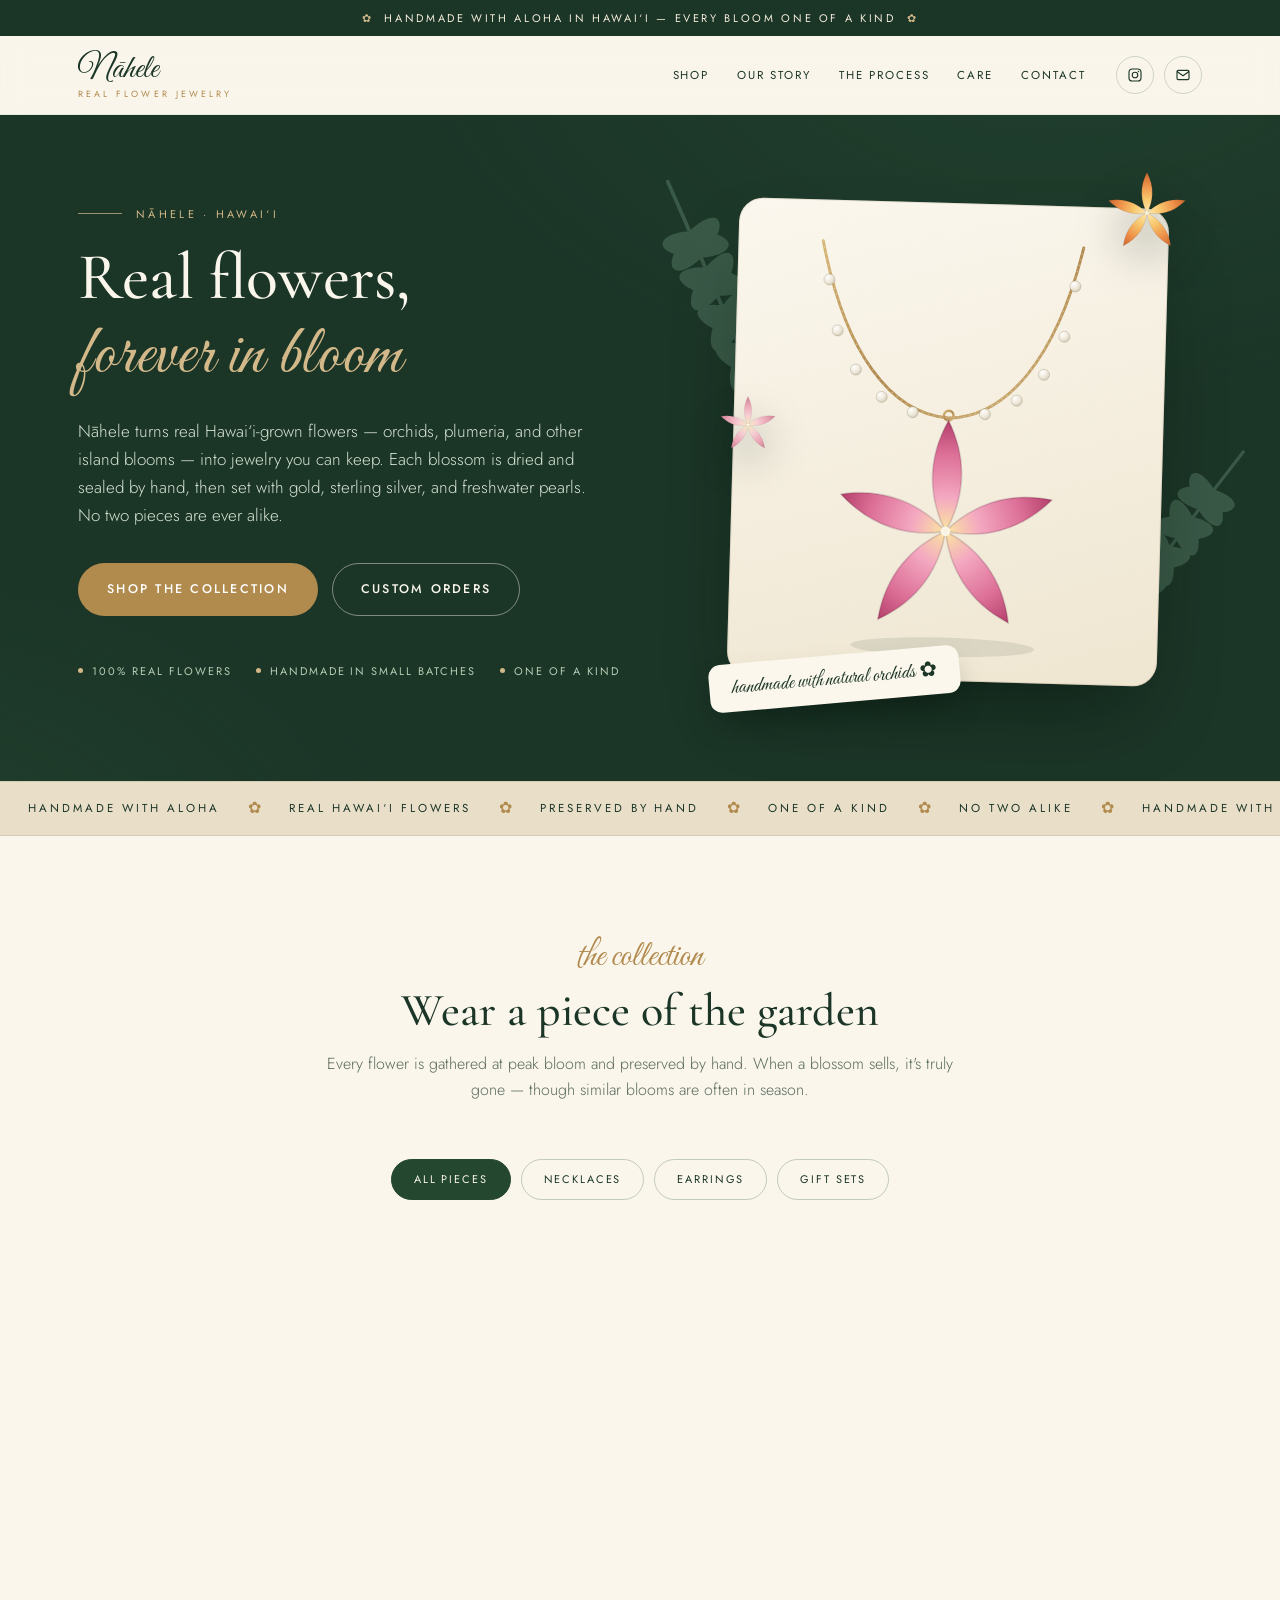
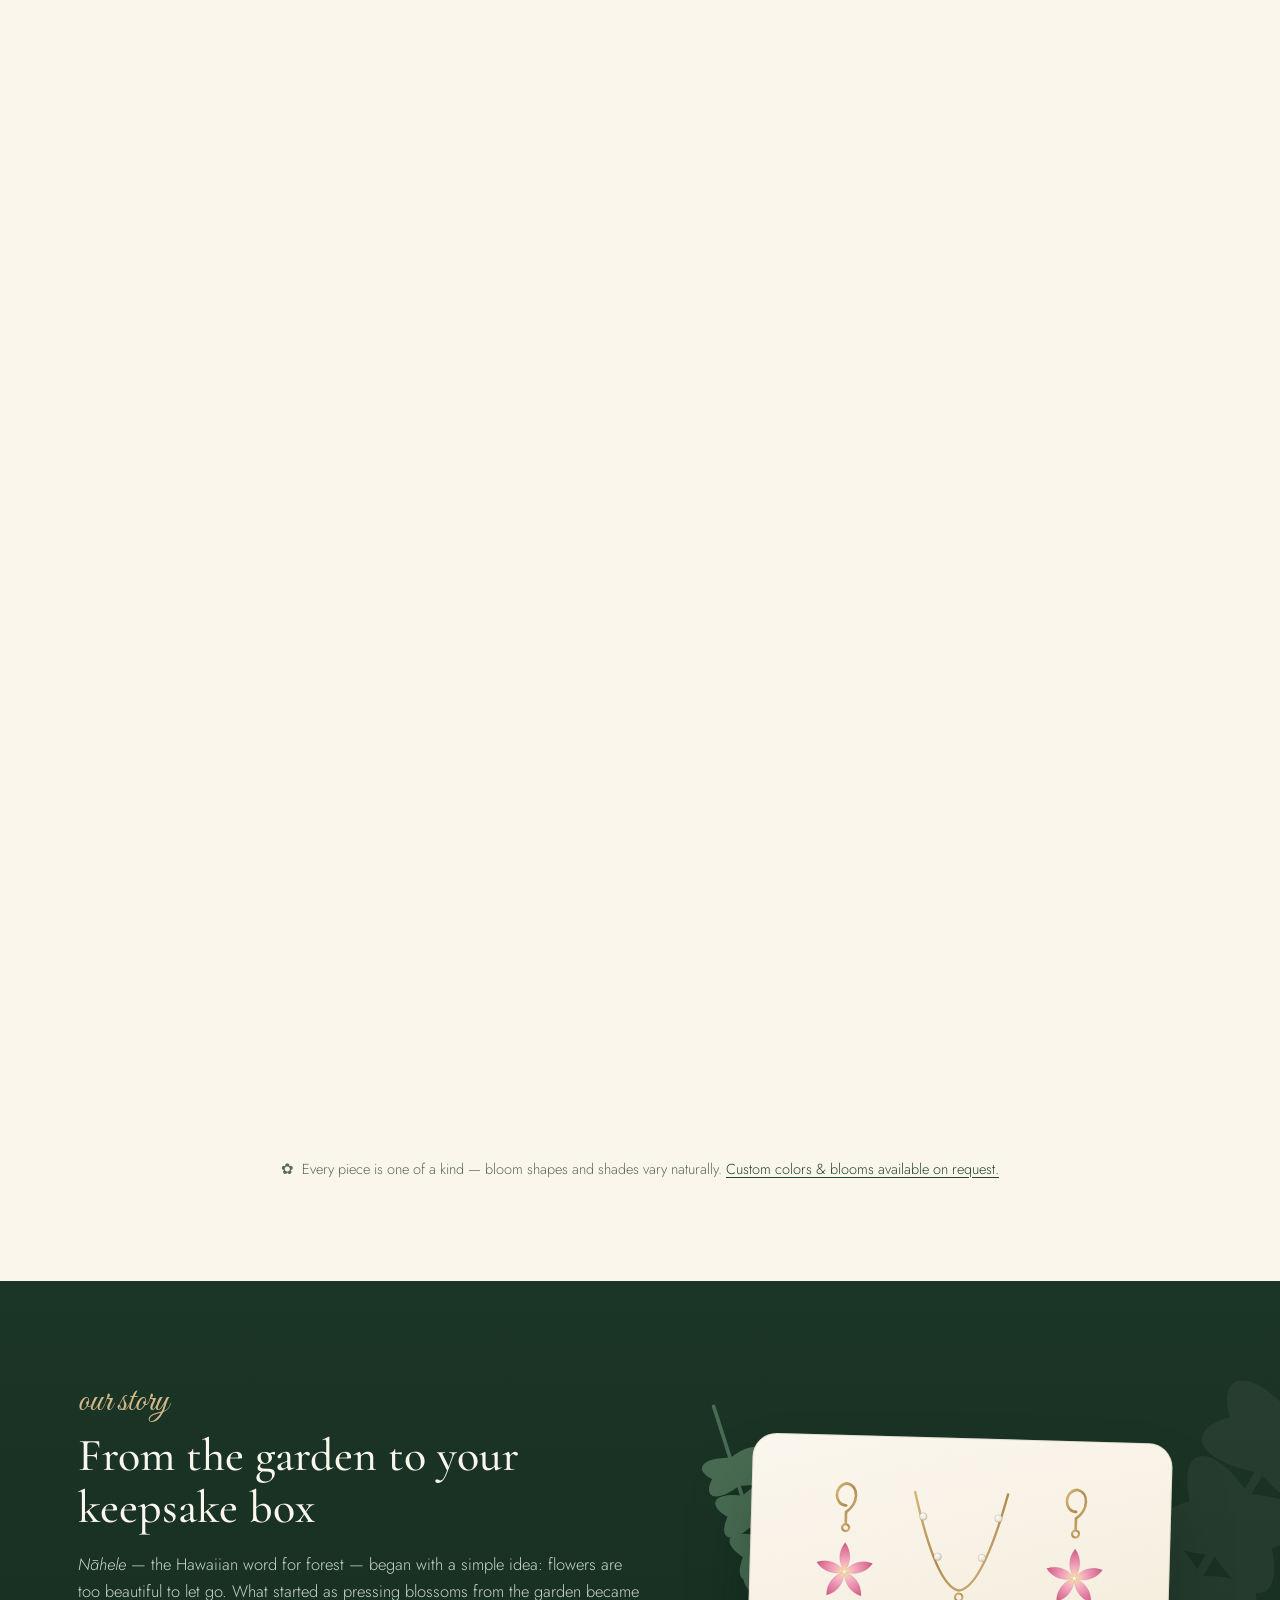
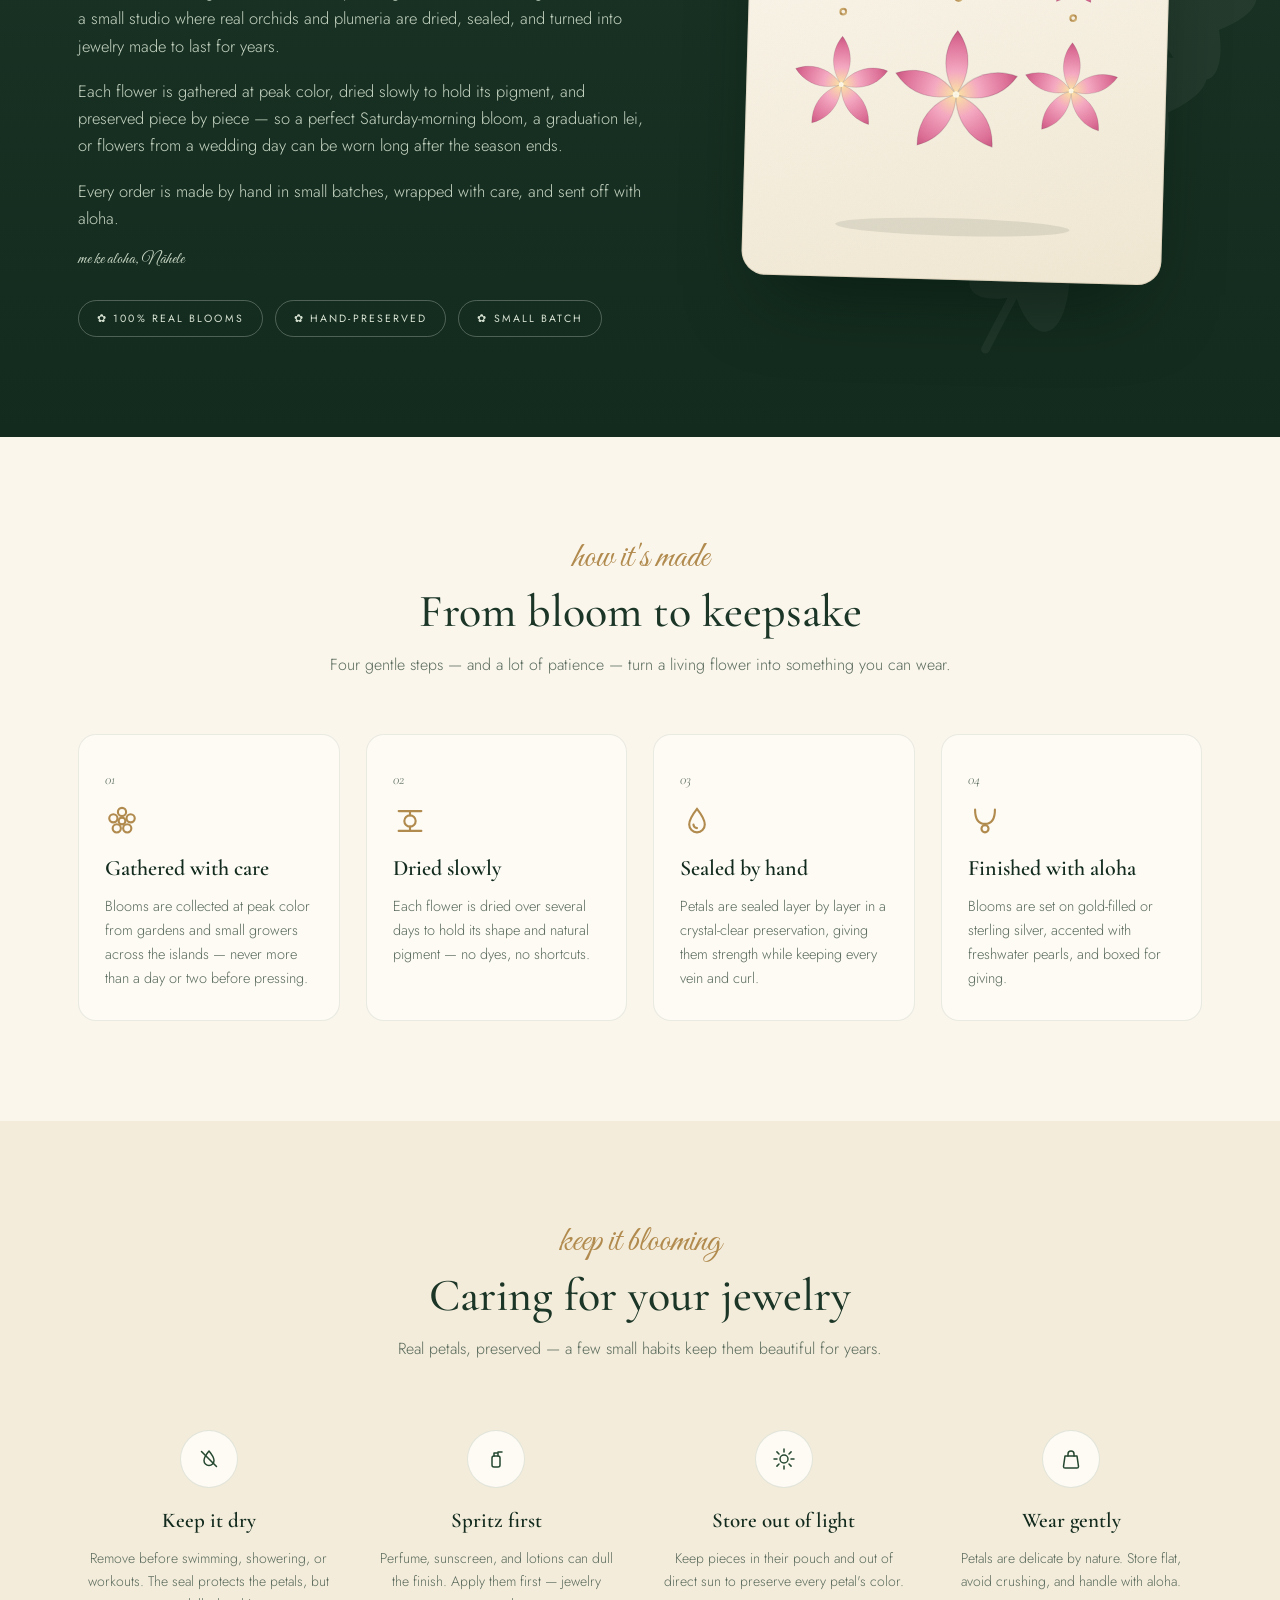
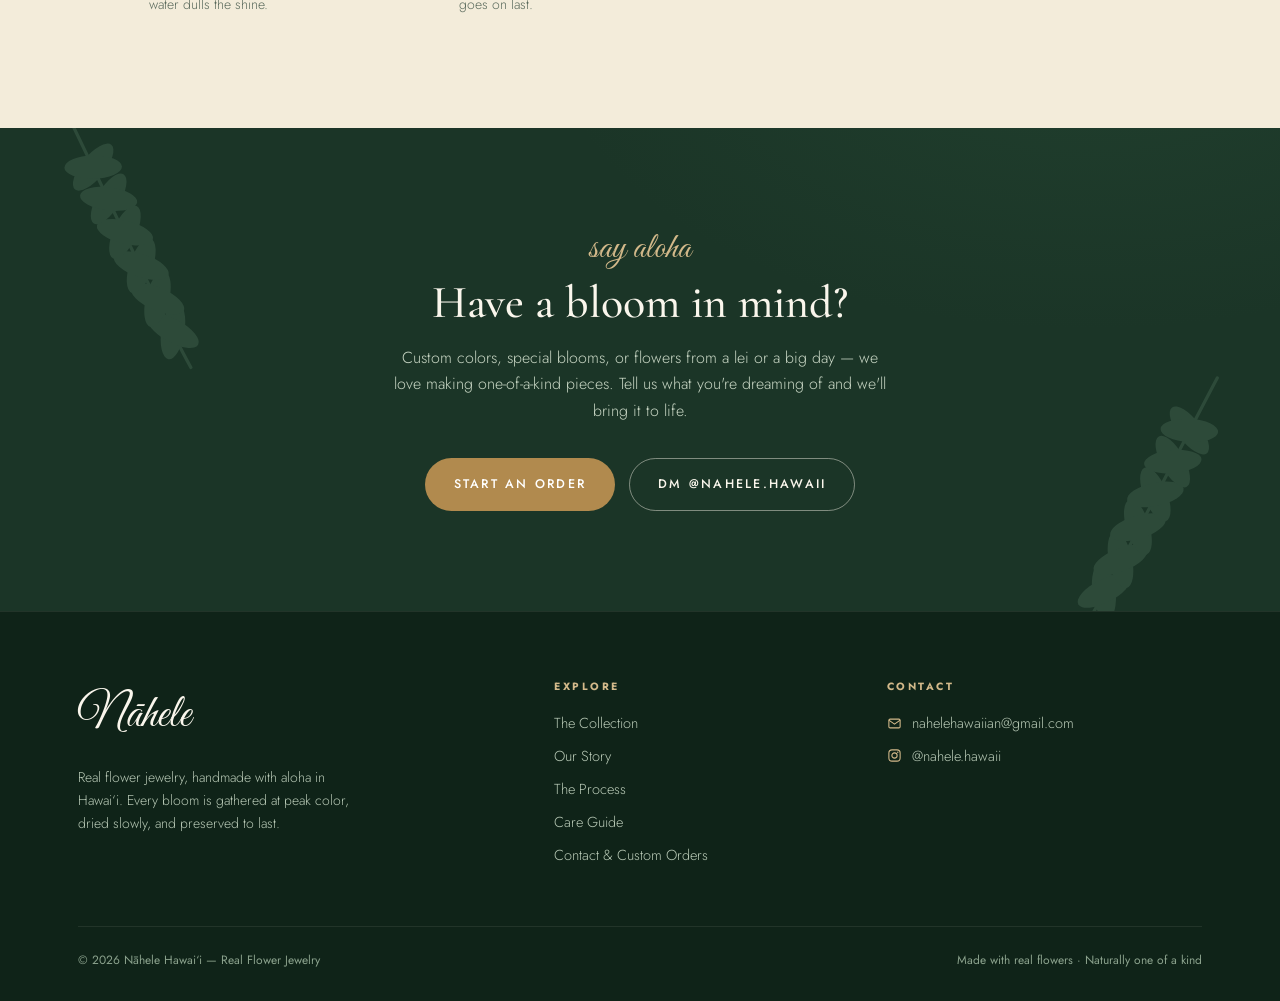
==== index.html @ ccc8e9df "Add files via upload" ====
<!DOCTYPE html>
<html lang="en">
<head>
<meta charset="UTF-8">
<meta name="viewport" content="width=device-width, initial-scale=1.0">
<title>Nāhele Hawai‘i — Real Flower Jewelry, Handmade with Aloha</title>
<meta name="description" content="Nāhele Hawai‘i turns real orchids, plumeria, and island blooms into one-of-a-kind jewelry — dried, preserved by hand, and finished with gold, silver, and freshwater pearls.">
<meta name="theme-color" content="#1b3527">
<link rel="icon" href="data:image/svg+xml,%3Csvg xmlns='http://www.w3.org/2000/svg' viewBox='0 0 100 100'%3E%3Cg fill='%232f5a3e'%3E%3Ccircle cx='50' cy='29' r='17'/%3E%3Ccircle cx='70' cy='44' r='17'/%3E%3Ccircle cx='62' cy='67' r='17'/%3E%3Ccircle cx='38' cy='67' r='17'/%3E%3Ccircle cx='30' cy='44' r='17'/%3E%3C/g%3E%3Ccircle cx='50' cy='50' r='10' fill='%23e0b05e'/%3E%3C/svg%3E">
<link rel="preconnect" href="https://fonts.googleapis.com">
<link rel="preconnect" href="https://fonts.gstatic.com" crossorigin>
<link href="https://fonts.googleapis.com/css2?family=Cormorant+Garamond:ital,wght@0,400;0,500;0,600;1,400;1,500&family=Great+Vibes&family=Jost:ital,wght@0,300;0,400;0,500;1,300&display=swap" rel="stylesheet">
<link rel="stylesheet" href="styles.css">
</head>
<body>
<a class="skip" href="#shop">Skip to collection</a>

<!-- Shared SVG gradients (pearls, gold chain, flower palettes) -->
<svg width="0" height="0" style="position:absolute" aria-hidden="true" focusable="false">
  <defs>
    <radialGradient id="g-pink" gradientUnits="userSpaceOnUse" cx="0" cy="0" r="95">
      <stop offset="0%" stop-color="#fbe7a1"/><stop offset="30%" stop-color="#f5a9c2"/><stop offset="68%" stop-color="#dd6f97"/><stop offset="100%" stop-color="#b03a66"/>
    </radialGradient>
    <radialGradient id="g-sunset" gradientUnits="userSpaceOnUse" cx="0" cy="0" r="95">
      <stop offset="0%" stop-color="#fceab2"/><stop offset="32%" stop-color="#f8c96e"/><stop offset="70%" stop-color="#ec8b45"/><stop offset="100%" stop-color="#c4632c"/>
    </radialGradient>
    <radialGradient id="g-blush" gradientUnits="userSpaceOnUse" cx="0" cy="0" r="95">
      <stop offset="0%" stop-color="#f9ecc0"/><stop offset="34%" stop-color="#f7cdd4"/><stop offset="70%" stop-color="#e8a3b2"/><stop offset="100%" stop-color="#c97e92"/>
    </radialGradient>
    <radialGradient id="g-violet" gradientUnits="userSpaceOnUse" cx="0" cy="0" r="100">
      <stop offset="0%" stop-color="#e6cff0"/><stop offset="42%" stop-color="#b78cd4"/><stop offset="74%" stop-color="#7f57a6"/><stop offset="100%" stop-color="#523078"/>
    </radialGradient>
    <radialGradient id="g-eggplant" gradientUnits="userSpaceOnUse" cx="0" cy="0" r="100">
      <stop offset="0%" stop-color="#d9c6dc"/><stop offset="40%" stop-color="#9a6fa2"/><stop offset="74%" stop-color="#5e3c6c"/><stop offset="100%" stop-color="#372142"/>
    </radialGradient>
    <radialGradient id="g-berry" gradientUnits="userSpaceOnUse" cx="0" cy="0" r="90">
      <stop offset="0%" stop-color="#f4d6dd"/><stop offset="36%" stop-color="#d77190"/><stop offset="72%" stop-color="#ad4066"/><stop offset="100%" stop-color="#7c2545"/>
    </radialGradient>
    <radialGradient id="g-magenta" gradientUnits="userSpaceOnUse" cx="0" cy="0" r="90">
      <stop offset="0%" stop-color="#f8cfda"/><stop offset="36%" stop-color="#e57fa2"/><stop offset="72%" stop-color="#c04a76"/><stop offset="100%" stop-color="#8c2b54"/>
    </radialGradient>
    <radialGradient id="g-pearl" cx="35%" cy="30%" r="80%">
      <stop offset="0%" stop-color="#ffffff"/><stop offset="55%" stop-color="#efe9db"/><stop offset="100%" stop-color="#cfc6b0"/>
    </radialGradient>
    <linearGradient id="g-gold" x1="0" y1="0" x2="1" y2="1">
      <stop offset="0%" stop-color="#d8b878"/><stop offset="50%" stop-color="#b28a4e"/><stop offset="100%" stop-color="#d9bd85"/>
    </linearGradient>
  </defs>
</svg>

<div class="announce"><i>✿</i>&nbsp;&nbsp;Handmade with aloha in Hawai‘i — every bloom one of a kind&nbsp;&nbsp;<i>✿</i></div>

<header class="site-header" id="header">
  <div class="container nav">
    <a class="brand" href="index.html" aria-label="Nāhele Hawai‘i — home">
      <span class="brand-script">Nāhele</span>
      <span class="brand-sub">Real Flower Jewelry</span>
    </a>
    <nav class="nav-links" aria-label="Primary">
      <a href="#shop">Shop</a>
      <a href="#story">Our Story</a>
      <a href="#process">The Process</a>
      <a href="#care">Care</a>
      <a href="contact.html">Contact</a>
    </nav>
    <div class="nav-social">
      <a class="icon-link" href="https://www.instagram.com/nahele.hawaii" target="_blank" rel="noopener" aria-label="Instagram">
        <svg viewBox="0 0 24 24" fill="none" stroke="currentColor" stroke-width="1.7" stroke-linecap="round"><rect x="3" y="3" width="18" height="18" rx="5"/><circle cx="12" cy="12" r="4.2"/><circle cx="17.2" cy="6.8" r="1.1" fill="currentColor" stroke="none"/></svg>
      </a>
      <a class="icon-link" href="mailto:nahelehawaiian@gmail.com" aria-label="Email">
        <svg viewBox="0 0 24 24" fill="none" stroke="currentColor" stroke-width="1.7" stroke-linecap="round" stroke-linejoin="round"><rect x="3" y="5" width="18" height="14" rx="2"/><path d="m3.5 7 8.5 6 8.5-6"/></svg>
      </a>
    </div>
    <button class="burger" id="burger" aria-label="Menu" aria-expanded="false" aria-controls="mobilePanel"><span></span><span></span><span></span></button>
  </div>
  <nav class="mobile-panel" id="mobilePanel" aria-label="Mobile">
    <a href="#shop">Shop</a>
    <a href="#story">Our Story</a>
    <a href="#process">The Process</a>
    <a href="#care">Care</a>
    <a href="contact.html">Contact</a>
  </nav>
</header>

<main id="top">

  <!-- ================= HERO ================= -->
  <section class="hero">
    <div class="container">
      <div>
        <p class="hero-eyebrow">Nāhele · Hawai‘i</p>
        <h1>Real flowers,<br><em>forever in bloom</em></h1>
        <p class="lead">Nāhele turns real Hawai‘i-grown flowers — orchids, plumeria, and other island blooms — into jewelry you can keep. Each blossom is dried and sealed by hand, then set with gold, sterling silver, and freshwater pearls. No two pieces are ever alike.</p>
        <div class="hero-ctas">
          <a class="btn btn-gold" href="#shop">Shop the Collection</a>
          <a class="btn btn-light" href="contact.html">Custom Orders</a>
        </div>
        <div class="hero-chips">
          <span><i></i>100% real flowers</span>
          <span><i></i>Handmade in small batches</span>
          <span><i></i>One of a kind</span>
        </div>
      </div>
      <div class="hero-art">
        <div class="deco deco-l" aria-hidden="true"></div>
        <div class="deco deco-r" aria-hidden="true"></div>
        <div class="pad"><div id="heroArt" aria-hidden="true"></div></div>
        <div class="float-bloom fb-1" id="fb1" aria-hidden="true"></div>
        <div class="float-bloom fb-2" id="fb2" aria-hidden="true"></div>
        <p class="booth-chip">handmade with natural orchids&nbsp;✿</p>
      </div>
    </div>
  </section>

  <div class="marquee" aria-hidden="true">
    <div class="marquee-track">
      <span>Handmade with aloha</span><i>✿</i><span>Real Hawai‘i flowers</span><i>✿</i><span>Preserved by hand</span><i>✿</i><span>One of a kind</span><i>✿</i><span>No two alike</span><i>✿</i>
      <span>Handmade with aloha</span><i>✿</i><span>Real Hawai‘i flowers</span><i>✿</i><span>Preserved by hand</span><i>✿</i><span>One of a kind</span><i>✿</i><span>No two alike</span><i>✿</i>
    </div>
  </div>

  <!-- ================= SHOP ================= -->
  <section id="shop">
    <div class="container">
      <div class="sec-head reveal">
        <span class="eyebrow">the collection</span>
        <h2>Wear a piece of the garden</h2>
        <p>Every flower is gathered at peak bloom and preserved by hand. When a blossom sells, it's truly gone — though similar blooms are often in season.</p>
      </div>
      <div class="filters reveal" role="group" aria-label="Filter products">
        <button class="active" data-filter="all">All Pieces</button>
        <button data-filter="necklace">Necklaces</button>
        <button data-filter="earrings">Earrings</button>
        <button data-filter="set">Gift Sets</button>
      </div>
      <div class="grid" id="grid"><!-- products rendered by script --></div>
      <p class="shop-note reveal">✿ &nbsp;Every piece is one of a kind — bloom shapes and shades vary naturally. <a href="contact.html">Custom colors &amp; blooms available on request.</a></p>
    </div>
  </section>

  <!-- ================= STORY ================= -->
  <section id="story">
    <div class="story-deco deco" aria-hidden="true" id="storyDeco"></div>
    <div class="container story-grid">
      <div class="story-text reveal">
        <span class="eyebrow">our story</span>
        <h2>From the garden to your keepsake box</h2>
        <p><em>Nāhele</em> — the Hawaiian word for forest — began with a simple idea: flowers are too beautiful to let go. What started as pressing blossoms from the garden became a small studio where real orchids and plumeria are dried, sealed, and turned into jewelry made to last for years.</p>
        <p>Each flower is gathered at peak color, dried slowly to hold its pigment, and preserved piece by piece — so a perfect Saturday-morning bloom, a graduation lei, or flowers from a wedding day can be worn long after the season ends.</p>
        <p>Every order is made by hand in small batches, wrapped with care, and sent off with aloha.</p>
        <p class="story-sign">me ke aloha, Nāhele</p>
        <div class="story-chips">
          <span>✿ 100% real blooms</span>
          <span>✿ Hand-preserved</span>
          <span>✿ Small batch</span>
        </div>
      </div>
      <div class="story-art reveal d1">
        <div class="story-branch" aria-hidden="true" id="storyBranch"></div>
        <div class="pad"><div id="storyArt" aria-hidden="true"></div></div>
      </div>
    </div>
  </section>

  <!-- ================= PROCESS ================= -->
  <section id="process">
    <div class="container">
      <div class="sec-head reveal">
        <span class="eyebrow">how it's made</span>
        <h2>From bloom to keepsake</h2>
        <p>Four gentle steps — and a lot of patience — turn a living flower into something you can wear.</p>
      </div>
      <div class="steps">
        <div class="step reveal">
          <p class="step-num">01</p>
          <svg class="ic" viewBox="0 0 24 24" fill="none" stroke="currentColor" stroke-width="1.5" stroke-linecap="round" aria-hidden="true"><circle cx="12" cy="12" r="2.4"/><circle cx="12" cy="5.6" r="2.9"/><circle cx="18.1" cy="10.1" r="2.9"/><circle cx="15.7" cy="17.2" r="2.9"/><circle cx="8.3" cy="17.2" r="2.9"/><circle cx="5.9" cy="10.1" r="2.9"/></svg>
          <h3>Gathered with care</h3>
          <p>Blooms are collected at peak color from gardens and small growers across the islands — never more than a day or two before pressing.</p>
        </div>
        <div class="step reveal d1">
          <p class="step-num">02</p>
          <svg class="ic" viewBox="0 0 24 24" fill="none" stroke="currentColor" stroke-width="1.5" stroke-linecap="round" aria-hidden="true"><path d="M4 5h16M4 19h16"/><circle cx="12" cy="12" r="4"/><path d="M12 8V5M12 19v-3"/></svg>
          <h3>Dried slowly</h3>
          <p>Each flower is dried over several days to hold its shape and natural pigment — no dyes, no shortcuts.</p>
        </div>
        <div class="step reveal d2">
          <p class="step-num">03</p>
          <svg class="ic" viewBox="0 0 24 24" fill="none" stroke="currentColor" stroke-width="1.5" stroke-linecap="round" aria-hidden="true"><path d="M12 3.5C12 3.5 6.5 10.5 6.5 14.5a5.5 5.5 0 0 0 11 0C17.5 10.5 12 3.5 12 3.5Z"/><path d="M9.5 14.5a2.5 2.5 0 0 0 2.5 2.5"/></svg>
          <h3>Sealed by hand</h3>
          <p>Petals are sealed layer by layer in a crystal-clear preservation, giving them strength while keeping every vein and curl.</p>
        </div>
        <div class="step reveal d3">
          <p class="step-num">04</p>
          <svg class="ic" viewBox="0 0 24 24" fill="none" stroke="currentColor" stroke-width="1.5" stroke-linecap="round" aria-hidden="true"><path d="M5 4c0 7 3 10 7 10s7-3 7-10"/><circle cx="12" cy="17.5" r="2.5"/></svg>
          <h3>Finished with aloha</h3>
          <p>Blooms are set on gold-filled or sterling silver, accented with freshwater pearls, and boxed for giving.</p>
        </div>
      </div>
    </div>
  </section>

  <!-- ================= CARE ================= -->
  <section id="care">
    <div class="container">
      <div class="sec-head reveal">
        <span class="eyebrow">keep it blooming</span>
        <h2>Caring for your jewelry</h2>
        <p>Real petals, preserved — a few small habits keep them beautiful for years.</p>
      </div>
      <div class="care-grid">
        <div class="care-item reveal">
          <div class="ic"><svg viewBox="0 0 24 24" fill="none" stroke="currentColor" stroke-width="1.5" stroke-linecap="round" stroke-linejoin="round" aria-hidden="true"><path d="M12 4C12 4 7 10 7 13.5a5 5 0 0 0 10 0C17 10 12 4 12 4Z"/><path d="M4.5 4.5l15 15"/></svg></div>
          <h3>Keep it dry</h3>
          <p>Remove before swimming, showering, or workouts. The seal protects the petals, but water dulls the shine.</p>
        </div>
        <div class="care-item reveal d1">
          <div class="ic"><svg viewBox="0 0 24 24" fill="none" stroke="currentColor" stroke-width="1.5" stroke-linecap="round" stroke-linejoin="round" aria-hidden="true"><rect x="8" y="9" width="8" height="11" rx="2"/><path d="M10 9V6h4v3M14 5h4"/></svg></div>
          <h3>Spritz first</h3>
          <p>Perfume, sunscreen, and lotions can dull the finish. Apply them first — jewelry goes on last.</p>
        </div>
        <div class="care-item reveal d2">
          <div class="ic"><svg viewBox="0 0 24 24" fill="none" stroke="currentColor" stroke-width="1.5" stroke-linecap="round" aria-hidden="true"><circle cx="12" cy="12" r="4"/><path d="M12 2v3M12 19v3M2 12h3M19 12h3M4.9 4.9l2.1 2.1M17 17l2.1 2.1M19.1 4.9L17 7M7 17l-2.1 2.1"/></svg></div>
          <h3>Store out of light</h3>
          <p>Keep pieces in their pouch and out of direct sun to preserve every petal's color.</p>
        </div>
        <div class="care-item reveal d3">
          <div class="ic"><svg viewBox="0 0 24 24" fill="none" stroke="currentColor" stroke-width="1.5" stroke-linecap="round" stroke-linejoin="round" aria-hidden="true"><path d="M6 9h12l1.5 10.4a1.6 1.6 0 0 1-1.6 1.6H6.1a1.6 1.6 0 0 1-1.6-1.6L6 9Z"/><path d="M9 9V7a3 3 0 0 1 6 0v2"/></svg></div>
          <h3>Wear gently</h3>
          <p>Petals are delicate by nature. Store flat, avoid crushing, and handle with aloha.</p>
        </div>
      </div>
    </div>
  </section>

  <!-- ================= CTA → CONTACT PAGE ================= -->
  <section class="cta-band">
    <div class="deco deco-l" aria-hidden="true"></div>
    <div class="deco deco-r" aria-hidden="true"></div>
    <div class="container">
      <span class="eyebrow">say aloha</span>
      <h2>Have a bloom in mind?</h2>
      <p>Custom colors, special blooms, or flowers from a lei or a big day — we love making one-of-a-kind pieces. Tell us what you're dreaming of and we'll bring it to life.</p>
      <div class="hero-ctas">
        <a class="btn btn-gold" href="contact.html">Start an Order</a>
        <a class="btn btn-light" href="https://www.instagram.com/nahele.hawaii" target="_blank" rel="noopener">DM @nahele.hawaii</a>
      </div>
    </div>
  </section>
</main>

<!-- ================= FOOTER ================= -->
<footer>
  <div class="container">
    <div class="foot-grid">
      <div class="foot-brand">
        <span class="brand-script">Nāhele</span>
        <p>Real flower jewelry, handmade with aloha in Hawai‘i. Every bloom is gathered at peak color, dried slowly, and preserved to last.</p>
      </div>
      <div>
        <h4>Explore</h4>
        <ul>
          <li><a href="#shop">The Collection</a></li>
          <li><a href="#story">Our Story</a></li>
          <li><a href="#process">The Process</a></li>
          <li><a href="#care">Care Guide</a></li>
          <li><a href="contact.html">Contact &amp; Custom Orders</a></li>
        </ul>
      </div>
      <div>
        <h4>Contact</h4>
        <ul class="foot-contact">
          <li><svg viewBox="0 0 24 24" fill="none" stroke="currentColor" stroke-width="1.7" stroke-linecap="round" stroke-linejoin="round" aria-hidden="true"><rect x="3" y="5" width="18" height="14" rx="2"/><path d="m3.5 7 8.5 6 8.5-6"/></svg><a href="mailto:nahelehawaiian@gmail.com">nahelehawaiian@gmail.com</a></li>
          <li><svg viewBox="0 0 24 24" fill="none" stroke="currentColor" stroke-width="1.7" stroke-linecap="round" aria-hidden="true"><rect x="3" y="3" width="18" height="18" rx="5"/><circle cx="12" cy="12" r="4.2"/><circle cx="17.2" cy="6.8" r="1.1" fill="currentColor" stroke="none"/></svg><a href="https://www.instagram.com/nahele.hawaii" target="_blank" rel="noopener">@nahele.hawaii</a></li>
        </ul>
      </div>
    </div>
    <div class="foot-bottom">
      <p>© <span id="year"></span> Nāhele Hawai‘i — Real Flower Jewelry</p>
      <p>Made with real flowers · Naturally one of a kind</p>
    </div>
  </div>
</footer>

<!-- ================= PRODUCT MODAL ================= -->
<div class="modal" id="modal" role="dialog" aria-modal="true" aria-labelledby="modalName">
  <div class="modal-backdrop"></div>
  <div class="modal-card">
    <button class="modal-close" id="modalClose" aria-label="Close">
      <svg viewBox="0 0 24 24" fill="none" stroke="currentColor" stroke-width="2" stroke-linecap="round"><path d="M5 5l14 14M19 5 5 19"/></svg>
    </button>
    <div class="modal-media"><div id="modalArt"></div></div>
    <div class="modal-body">
      <h3 id="modalName"></h3>
      <p class="modal-price" id="modalPrice"></p>
      <p class="modal-desc" id="modalDesc"></p>
      <ul class="modal-details" id="modalDetails"></ul>
      <p class="modal-note">Each bloom is one of a kind — we'll confirm availability when you order.</p>
      <div class="modal-ctas">
        <a class="btn btn-solid" id="modalOrder" href="contact.html">Order This Piece</a>
        <a class="btn btn-ghost" id="modalIg" href="https://www.instagram.com/nahele.hawaii" target="_blank" rel="noopener">DM on Instagram</a>
      </div>
    </div>
  </div>
</div>

<div class="toast" id="toast" role="status" aria-live="polite"></div>
<button class="to-top" id="toTop" aria-label="Back to top">
  <svg viewBox="0 0 24 24" fill="none" stroke="currentColor" stroke-width="2" stroke-linecap="round" stroke-linejoin="round"><path d="M12 19V5M5 12l7-7 7 7"/></svg>
</button>

<script src="script.js" defer></script>
</body>
</html>
---- styles.css ----
/* ============================================================
   Nāhele Hawai‘i — shared stylesheet
   ============================================================ */
:root{
  --forest-900:#132b1e;
  --forest-800:#1b3527;
  --forest-700:#24472f;
  --forest-600:#2f5a3e;
  --forest-500:#3d704f;
  --cream:#faf6ec;
  --cream-2:#f3ecda;
  --sand:#e9dfc8;
  --gold:#b18a4e;
  --gold-soft:#d3b98a;
  --ink:#26362b;
  --muted:#5a6a5c;
  --noise:url("data:image/svg+xml,%3Csvg xmlns='http://www.w3.org/2000/svg' width='180' height='180'%3E%3Cfilter id='n'%3E%3CfeTurbulence type='fractalNoise' baseFrequency='0.8' numOctaves='2' stitchTiles='stitch'/%3E%3C/filter%3E%3Crect width='180' height='180' filter='url(%23n)' opacity='0.55'/%3E%3C/svg%3E");
}
*{margin:0;padding:0;box-sizing:border-box}
html{scroll-behavior:smooth;scroll-padding-top:96px}
body{font-family:'Jost',sans-serif;background:var(--cream);color:var(--ink);line-height:1.65;-webkit-font-smoothing:antialiased;overflow-x:hidden}
img,svg{display:block}
a{color:inherit;text-decoration:none}
ul{list-style:none}
button{font:inherit;color:inherit;background:none;border:none;cursor:pointer}
::selection{background:var(--forest-600);color:var(--cream)}
:focus-visible{outline:2px solid var(--gold);outline-offset:3px;border-radius:4px}
.container{max-width:1180px;margin:0 auto;padding:0 28px}
.skip{position:absolute;left:-9999px;top:0;background:var(--cream);color:var(--forest-800);padding:10px 18px;z-index:300}
.skip:focus{left:12px;top:12px}

/* ---------- buttons ---------- */
.btn{display:inline-flex;align-items:center;gap:10px;padding:15px 28px;border-radius:999px;font-size:12.5px;font-weight:500;letter-spacing:.18em;text-transform:uppercase;transition:.25s;border:1px solid transparent;cursor:pointer}
.btn-solid{background:var(--forest-700);color:var(--cream)}
.btn-solid:hover{background:var(--forest-900);transform:translateY(-2px);box-shadow:0 16px 30px -14px rgba(19,43,30,.55)}
.btn-gold{background:var(--gold);color:#fff}
.btn-gold:hover{background:#9c7741;transform:translateY(-2px);box-shadow:0 16px 30px -14px rgba(140,105,55,.6)}
.btn-ghost{border-color:rgba(36,71,47,.45);color:var(--forest-800)}
.btn-ghost:hover{background:var(--forest-700);border-color:var(--forest-700);color:var(--cream)}
.btn-light{border-color:rgba(250,246,236,.45);color:var(--cream)}
.btn-light:hover{background:var(--cream);color:var(--forest-800)}

/* ---------- announce + header ---------- */
.announce{background:var(--forest-800);color:var(--cream-2);text-align:center;font-size:11px;letter-spacing:.24em;text-transform:uppercase;padding:9px 16px}
.announce i{font-style:normal;color:var(--gold-soft)}
.site-header{position:sticky;top:0;z-index:80;background:rgba(250,246,236,.9);backdrop-filter:blur(12px);border-bottom:1px solid rgba(36,71,47,.08);transition:box-shadow .3s}
.site-header.scrolled{box-shadow:0 12px 32px -20px rgba(19,43,30,.4)}
.nav{display:flex;align-items:center;gap:30px;height:78px}
.brand{margin-right:auto;display:flex;flex-direction:column;line-height:1}
.brand-script{font-family:'Great Vibes',cursive;font-size:33px;color:var(--forest-800)}
.brand-sub{font-size:9px;letter-spacing:.34em;text-transform:uppercase;color:var(--gold);margin-top:3px}
.nav-links{display:flex;gap:28px}
.nav-links a{font-size:11.5px;letter-spacing:.17em;text-transform:uppercase;color:var(--forest-800);position:relative;padding:6px 0}
.nav-links a::after{content:'';position:absolute;left:0;bottom:0;width:0;height:1.5px;background:var(--gold);transition:width .3s}
.nav-links a:hover::after{width:100%}
.nav-links a[aria-current="page"]{color:var(--gold)}
.nav-links a[aria-current="page"]::after{width:100%}
.nav-social{display:flex;align-items:center;gap:10px}
.icon-link{display:grid;place-items:center;width:38px;height:38px;border:1px solid rgba(36,71,47,.2);border-radius:50%;color:var(--forest-800);transition:.25s}
.icon-link:hover{background:var(--forest-700);border-color:var(--forest-700);color:var(--cream)}
.icon-link svg{width:16px;height:16px}
.burger{display:none;flex-direction:column;align-items:center;justify-content:center;width:44px;height:44px;border:1px solid rgba(36,71,47,.2);border-radius:50%}
.burger span{display:block;width:18px;height:2px;background:var(--forest-800);margin:2.5px 0;border-radius:2px;transition:.3s}
.mobile-panel{display:none}

/* ---------- hero ---------- */
.hero{position:relative;color:var(--cream);overflow:hidden;padding:0;
  background:radial-gradient(1100px 620px at 82% -12%, #35664733 0%, transparent 60%),
             radial-gradient(900px 500px at -10% 110%, #2f5a3e40 0%, transparent 60%),
             var(--forest-800)}
.hero .container{display:grid;grid-template-columns:1.05fr .95fr;gap:56px;align-items:center;padding-top:88px;padding-bottom:100px}
.hero-eyebrow{display:flex;align-items:center;gap:14px;font-size:11px;letter-spacing:.3em;text-transform:uppercase;color:var(--gold-soft)}
.hero-eyebrow::before{content:'';width:44px;height:1px;background:var(--gold-soft);opacity:.7}
.hero h1{font-family:'Cormorant Garamond',serif;font-weight:500;font-size:clamp(42px,5.2vw,66px);line-height:1.12;margin:18px 0 22px;color:var(--cream)}
.hero h1 em{font-family:'Great Vibes',cursive;font-style:normal;font-weight:400;color:var(--gold-soft);font-size:1.06em;letter-spacing:.01em}
.hero .lead{max-width:52ch;color:#d5e2d2;font-weight:300;font-size:17px}
.hero-ctas{display:flex;gap:14px;flex-wrap:wrap;margin-top:34px}
.hero-chips{display:flex;gap:24px;flex-wrap:wrap;margin-top:46px;font-size:11px;letter-spacing:.18em;text-transform:uppercase;color:#b7ccb4}
.hero-chips span{display:flex;align-items:center;gap:9px}
.hero-chips i{width:5px;height:5px;border-radius:50%;background:var(--gold-soft)}

.hero-art{position:relative;justify-self:center;width:min(430px,100%)}
.deco{position:absolute;pointer-events:none;z-index:0}
.deco svg{width:100%;height:auto}
.hero-art .deco-l{width:150px;left:-74px;top:-44px;transform:rotate(-24deg);color:#7ea88d;opacity:.3}
.hero-art .deco-r{width:132px;right:-58px;bottom:-34px;transform:rotate(38deg) scaleX(-1);color:#7ea88d;opacity:.3}
.pad{position:relative;z-index:1;background:linear-gradient(165deg,#fcf8ef,#f0e7d2);border-radius:24px;padding:22px;transform:rotate(1.6deg);box-shadow:0 40px 80px -30px rgba(5,18,10,.6),inset 0 0 0 1px rgba(120,98,58,.15)}
.pad::after{content:'';position:absolute;inset:0;border-radius:inherit;background-image:var(--noise);opacity:.06;mix-blend-mode:multiply;pointer-events:none}
.pad .art{width:100%;height:auto}
.booth-chip{position:absolute;z-index:2;left:-24px;bottom:-22px;background:#fbf7ec;color:var(--forest-800);padding:12px 22px;border-radius:12px;transform:rotate(-5deg);box-shadow:0 16px 32px -12px rgba(5,18,10,.55);font-family:'Great Vibes',cursive;font-size:21px;line-height:1.15}
.float-bloom{position:absolute;z-index:2;filter:drop-shadow(0 16px 20px rgba(5,18,10,.35))}
.fb-1{width:88px;right:-28px;top:-34px;animation:float 6.5s ease-in-out infinite alternate}
.fb-2{width:62px;left:-16px;top:40%;animation:float 8s 1.2s ease-in-out infinite alternate-reverse}
@keyframes float{from{transform:translateY(-8px) rotate(-4deg)}to{transform:translateY(10px) rotate(5deg)}}

/* ---------- marquee ---------- */
.marquee{overflow:hidden;background:var(--sand);border-block:1px solid rgba(36,71,47,.12);padding:13px 0}
.marquee-track{display:flex;align-items:center;width:max-content;animation:marq 32s linear infinite}
.marquee-track span{padding:0 28px;font-size:11.5px;letter-spacing:.26em;text-transform:uppercase;color:var(--forest-800);white-space:nowrap}
.marquee-track i{font-style:normal;color:var(--gold)}
@keyframes marq{to{transform:translateX(-50%)}}

/* ---------- sections ---------- */
section{padding:100px 0}
.sec-head{max-width:660px;margin:0 auto 56px;text-align:center}
.eyebrow{font-family:'Great Vibes',cursive;font-size:clamp(28px,3vw,36px);color:var(--gold);display:block;line-height:1.15}
h2{font-family:'Cormorant Garamond',serif;font-weight:500;font-size:clamp(32px,4vw,46px);line-height:1.12;color:var(--forest-800);margin-top:8px}
.sec-head p{margin-top:14px;color:var(--muted);font-weight:300}

/* ---------- shop ---------- */
.filters{display:flex;justify-content:center;gap:10px;flex-wrap:wrap;margin-bottom:46px}
.filters button{padding:10px 22px;border:1px solid rgba(36,71,47,.25);border-radius:999px;font-size:11px;letter-spacing:.17em;text-transform:uppercase;color:var(--forest-800);transition:.25s}
.filters button:hover{border-color:var(--forest-700)}
.filters button.active{background:var(--forest-700);border-color:var(--forest-700);color:var(--cream)}
.grid{display:grid;grid-template-columns:repeat(3,1fr);gap:28px}
.card{background:#fdfbf4;border:1px solid rgba(36,71,47,.09);border-radius:20px;overflow:hidden;cursor:pointer;transition:transform .35s ease,box-shadow .35s ease}
.card:hover{transform:translateY(-7px);box-shadow:0 28px 52px -24px rgba(19,43,30,.38)}
.card.hide{display:none!important}
.card-media{position:relative;background:linear-gradient(170deg,#f7f1e1,#efe5cc);aspect-ratio:1/1.04;display:grid;place-items:center;padding:7%;border-bottom:1px solid rgba(36,71,47,.07)}
.card-media::after{content:'';position:absolute;inset:0;background-image:var(--noise);opacity:.05;mix-blend-mode:multiply;pointer-events:none}
.card-media .art{width:100%;height:auto;max-height:100%}
.badge{position:absolute;top:14px;left:14px;z-index:2;background:var(--forest-700);color:var(--cream);font-size:9.5px;letter-spacing:.2em;text-transform:uppercase;padding:6px 13px;border-radius:999px}
.quickview{position:absolute;left:50%;bottom:14px;z-index:2;transform:translate(-50%,14px);opacity:0;background:rgba(27,53,39,.93);color:var(--cream);padding:10px 20px;border-radius:999px;font-size:10.5px;letter-spacing:.18em;text-transform:uppercase;transition:.3s;backdrop-filter:blur(4px);pointer-events:none}
.card:hover .quickview,.card:focus-visible .quickview{opacity:1;transform:translate(-50%,0)}
.card-info{padding:18px 20px 22px}
.card-info h3{font-family:'Cormorant Garamond',serif;font-weight:600;font-size:21px;color:var(--forest-900);line-height:1.2}
.card-meta{display:flex;justify-content:space-between;align-items:baseline;margin-top:5px}
.card-meta>span:first-child{font-size:10.5px;letter-spacing:.2em;text-transform:uppercase;color:#8a958a}
.price{font-family:'Cormorant Garamond',serif;font-size:19px;font-weight:600;color:var(--gold)}
.shop-note{text-align:center;margin-top:40px;font-size:14.5px;color:var(--muted);font-weight:300}
.shop-note a{color:var(--forest-700);text-decoration:underline;text-underline-offset:3px}

/* ---------- story ---------- */
#story{position:relative;overflow:hidden;background:linear-gradient(180deg,var(--forest-800),var(--forest-900));color:#e6eee2}
.story-deco{position:absolute;right:-60px;top:-40px;width:340px;color:#faf6ec;opacity:.05;transform:rotate(30deg)}
.story-grid{position:relative;display:grid;grid-template-columns:1.05fr .9fr;gap:64px;align-items:center}
#story h2{color:var(--cream)}
#story .eyebrow{color:var(--gold-soft)}
.story-text p{margin-top:18px;color:#c7d5c3;font-weight:300;font-size:16.5px}
.story-sign{margin-top:30px;font-family:'Great Vibes',cursive;font-size:36px;color:var(--gold-soft);line-height:1.2}
.story-chips{display:flex;gap:12px;margin-top:30px;flex-wrap:wrap}
.story-chips span{border:1px solid rgba(230,238,226,.28);padding:9px 18px;border-radius:999px;font-size:10.5px;letter-spacing:.2em;text-transform:uppercase;color:#d8e3d3}
.story-art{position:relative;justify-self:center;width:min(420px,100%)}
.story-branch{position:absolute;width:150px;left:-58px;top:-48px;color:#6f9a78;opacity:.55;transform:rotate(-18deg);z-index:0}
.story-branch svg{width:100%;height:auto}

/* ---------- process ---------- */
.steps{display:grid;grid-template-columns:repeat(4,1fr);gap:26px}
.step{background:#fdfbf4;border:1px solid rgba(36,71,47,.09);border-radius:18px;padding:30px 26px}
.step-num{font-family:'Cormorant Garamond',serif;font-style:italic;font-size:42px;line-height:1;color:rgba(177,138,78,.55)}
.step .ic{width:34px;height:34px;color:var(--gold);margin:16px 0 12px}
.step h3{font-family:'Cormorant Garamond',serif;font-size:22px;font-weight:600;color:var(--forest-900)}
.step p{margin-top:8px;font-size:14.5px;font-weight:300;color:var(--muted)}

/* ---------- care ---------- */
#care{background:var(--cream-2)}
.care-grid{display:grid;grid-template-columns:repeat(4,1fr);gap:26px}
.care-item{text-align:center;padding:12px 10px}
.care-item .ic{width:58px;height:58px;margin:0 auto 16px;border-radius:50%;background:#fdfbf4;border:1px solid rgba(36,71,47,.12);display:grid;place-items:center;color:var(--forest-700)}
.care-item .ic svg{width:24px;height:24px}
.care-item h3{font-family:'Cormorant Garamond',serif;font-size:21px;font-weight:600;color:var(--forest-900)}
.care-item p{font-size:14px;font-weight:300;color:var(--muted);margin-top:8px}

/* ---------- CTA band (index → contact) ---------- */
.cta-band{position:relative;overflow:hidden;text-align:center;color:var(--cream);padding:100px 0;
  background:radial-gradient(900px 500px at 85% -20%, #35664733 0%, transparent 60%),var(--forest-800)}
.cta-band .eyebrow{color:var(--gold-soft)}
.cta-band h2{color:var(--cream)}
.cta-band p{max-width:56ch;margin:16px auto 0;color:#c7d5c3;font-weight:300}
.cta-band .hero-ctas{justify-content:center}
.cta-band .deco{width:130px;opacity:.18;color:#7ea88d}
.cta-band .deco-l{left:5%;top:-36px;transform:rotate(-26deg)}
.cta-band .deco-r{right:5%;bottom:-40px;transform:rotate(28deg) scaleX(-1)}

/* ---------- page banner (contact) ---------- */
.page-banner{position:relative;overflow:hidden;text-align:center;color:var(--cream);padding:88px 0 80px;
  background:radial-gradient(1100px 620px at 82% -12%, #35664733 0%, transparent 60%),
             radial-gradient(900px 500px at -10% 110%, #2f5a3e40 0%, transparent 60%),
             var(--forest-800)}
.page-banner .eyebrow{font-size:clamp(30px,3.4vw,40px);color:var(--gold-soft)}
.page-banner h1{font-family:'Cormorant Garamond',serif;font-weight:500;font-size:clamp(38px,5vw,60px);line-height:1.1;margin:10px 0 16px}
.page-banner .lead{max-width:58ch;margin:0 auto;color:#d5e2d2;font-weight:300;font-size:17px}
.page-banner .deco{width:130px;opacity:.25;color:#7ea88d}
.page-banner .deco-l{left:5%;bottom:-44px;transform:rotate(-30deg)}
.page-banner .deco-r{right:5%;top:-40px;transform:rotate(22deg) scaleX(-1)}

/* ---------- contact page ---------- */
.contact-main{padding:90px 0}
.contact-grid{display:grid;grid-template-columns:1fr 1fr;gap:60px;align-items:start}
.contact-info h2{margin-bottom:6px}
.contact-info>p{margin-top:14px;color:var(--muted);font-weight:300}
.contact-btns{display:flex;gap:14px;flex-wrap:wrap;margin-top:28px}
.help-list{margin-top:26px;border-top:1px dashed rgba(36,71,47,.25);padding-top:20px}
.help-list li{position:relative;padding-left:20px;margin:9px 0;font-size:14.5px;color:var(--forest-800)}
.help-list li::before{content:'✿';position:absolute;left:0;top:2px;font-size:10px;color:var(--gold)}
.market-note{margin-top:26px;font-size:14px;font-weight:300;color:var(--muted);display:flex;gap:12px;align-items:flex-start;max-width:48ch}
.market-note i{font-style:normal;color:var(--gold)}

.form-card{position:relative;background:#fff;border:1px solid rgba(36,71,47,.14);border-radius:22px;padding:36px 34px;box-shadow:0 34px 70px -34px rgba(19,43,30,.35)}
.form-card h3{font-family:'Cormorant Garamond',serif;font-size:27px;font-weight:600;color:var(--forest-900)}
.form-card .form-sub{font-size:13.5px;color:var(--muted);margin-top:6px;font-weight:300}
.field{margin-top:18px}
.field label{display:block;font-size:10.5px;letter-spacing:.2em;text-transform:uppercase;color:#6b7a6d;margin-bottom:7px}
.field label em{font-style:italic;text-transform:none;letter-spacing:0;color:#8a958a;font-size:11px}
.field input,.field select,.field textarea{width:100%;background:#fff;border:1px solid rgba(36,71,47,.2);border-radius:12px;padding:13px 16px;font:inherit;font-size:15px;color:var(--ink);transition:.2s}
.field input:focus,.field select:focus,.field textarea:focus{outline:none;border-color:var(--forest-600);box-shadow:0 0 0 3px rgba(61,112,79,.15)}
.field select{appearance:none;-webkit-appearance:none;padding-right:44px;cursor:pointer;
  background-image:url("data:image/svg+xml,%3Csvg xmlns='http://www.w3.org/2000/svg' viewBox='0 0 24 24' fill='none' stroke='%232f5a3e' stroke-width='2' stroke-linecap='round' stroke-linejoin='round'%3E%3Cpath d='m6 9 6 6 6-6'/%3E%3C/svg%3E");
  background-repeat:no-repeat;background-position:right 14px center;background-size:14px}
.field textarea{min-height:120px;resize:vertical}
.form-card .btn{margin-top:22px;width:100%;justify-content:center}

/* ---------- FAQ ---------- */
#faq{background:var(--cream-2)}
.faq-list{max-width:780px;margin:0 auto;display:grid;gap:14px}
.faq-item{background:#fdfbf4;border:1px solid rgba(36,71,47,.1);border-radius:16px;overflow:hidden}
.faq-item summary{list-style:none;cursor:pointer;display:flex;justify-content:space-between;align-items:center;gap:16px;padding:20px 24px;font-family:'Cormorant Garamond',serif;font-size:21px;font-weight:600;color:var(--forest-900);transition:.2s}
.faq-item summary::-webkit-details-marker{display:none}
.faq-item summary:hover{color:var(--forest-600)}
.plus{flex:none;position:relative;width:22px;height:22px;color:var(--gold)}
.plus::before,.plus::after{content:'';position:absolute;left:50%;top:50%;background:currentColor;transform:translate(-50%,-50%);transition:.25s}
.plus::before{width:14px;height:2px}
.plus::after{width:2px;height:14px}
.faq-item[open] .plus::after{opacity:0}
.faq-a{padding:0 24px 22px;color:var(--muted);font-weight:300;font-size:15px}
.faq-a a{color:var(--forest-700);text-decoration:underline;text-underline-offset:3px}

/* ---------- footer ---------- */
footer{background:#0f2318;border-top:1px solid rgba(250,246,236,.08);color:#b7c8b5;padding:66px 0 30px}
.foot-grid{display:grid;grid-template-columns:1.5fr 1fr 1.1fr;gap:46px}
.foot-brand .brand-script{font-size:46px;color:var(--cream)}
.foot-brand p{margin-top:12px;font-size:14px;font-weight:300;max-width:36ch}
footer h4{font-size:10.5px;letter-spacing:.24em;text-transform:uppercase;color:var(--gold-soft);margin-bottom:16px}
footer li{margin:9px 0;font-size:14.5px;font-weight:300}
footer li a{transition:.2s}
footer li a:hover{color:var(--cream)}
.foot-contact li{display:flex;gap:10px;align-items:center}
.foot-contact svg{width:15px;height:15px;color:var(--gold-soft);flex:none}
.foot-bottom{border-top:1px solid rgba(250,246,236,.08);margin-top:50px;padding-top:24px;display:flex;justify-content:space-between;gap:12px;flex-wrap:wrap;font-size:12px;color:#8ba28d}

/* ---------- modal ---------- */
.modal{position:fixed;inset:0;z-index:120;display:grid;place-items:center;padding:22px;visibility:hidden;opacity:0;transition:.3s}
.modal.open{visibility:visible;opacity:1}
.modal-backdrop{position:absolute;inset:0;background:rgba(10,22,14,.62);backdrop-filter:blur(3px)}
.modal-card{position:relative;background:var(--cream);border-radius:22px;width:min(880px,100%);max-height:88vh;overflow:auto;display:grid;grid-template-columns:1fr 1.05fr;transform:translateY(18px) scale(.98);transition:.35s}
.modal.open .modal-card{transform:none}
.modal-media{background:linear-gradient(170deg,#f7f1e1,#eee3c8);display:grid;place-items:center;padding:9%;position:relative}
.modal-media::after{content:'';position:absolute;inset:0;background-image:var(--noise);opacity:.05;mix-blend-mode:multiply;pointer-events:none}
.modal-media .art{width:100%;height:auto}
.modal-body{padding:40px 38px}
.modal-body h3{font-family:'Cormorant Garamond',serif;font-size:31px;font-weight:600;color:var(--forest-900);line-height:1.12;padding-right:30px}
.modal-price{font-family:'Cormorant Garamond',serif;font-size:24px;color:var(--gold);margin-top:6px}
.modal-desc{margin-top:16px;color:var(--muted);font-weight:300;font-size:15.5px}
.modal-details{margin-top:20px;border-top:1px dashed rgba(36,71,47,.25);padding-top:16px}
.modal-details li{position:relative;padding-left:20px;font-size:14.5px;margin:7px 0;color:var(--forest-800)}
.modal-details li::before{content:'✿';position:absolute;left:0;top:2px;font-size:10px;color:var(--gold)}
.modal-note{margin-top:14px;font-size:12.5px;font-style:italic;color:#7d8a7d}
.modal-ctas{display:flex;gap:12px;flex-wrap:wrap;margin-top:24px}
.modal-close{position:absolute;top:14px;right:14px;z-index:3;width:40px;height:40px;border-radius:50%;background:rgba(27,53,39,.08);display:grid;place-items:center;transition:.2s}
.modal-close:hover{background:var(--forest-700);color:#fff}
.modal-close svg{width:15px;height:15px}

/* ---------- toast / to-top / reveal ---------- */
.toast{position:fixed;bottom:26px;left:50%;transform:translate(-50%,90px);background:var(--forest-800);color:var(--cream);padding:13px 26px;border-radius:999px;font-size:13.5px;letter-spacing:.04em;box-shadow:0 20px 40px -16px rgba(0,0,0,.45);opacity:0;transition:.4s;z-index:200;pointer-events:none;max-width:88vw;text-align:center}
.toast.show{transform:translate(-50%,0);opacity:1}
.to-top{position:fixed;right:22px;bottom:22px;z-index:90;width:46px;height:46px;border-radius:50%;background:var(--forest-700);color:var(--cream);display:grid;place-items:center;opacity:0;visibility:hidden;transition:.3s;box-shadow:0 14px 26px -10px rgba(19,43,30,.55)}
.to-top.show{opacity:1;visibility:visible}
.to-top:hover{background:var(--forest-900)}
.to-top svg{width:16px;height:16px}
.reveal{opacity:0;transform:translateY(26px);transition:opacity .8s ease,transform .8s ease}
.reveal.in{opacity:1;transform:none}
.d1{transition-delay:.1s}.d2{transition-delay:.2s}.d3{transition-delay:.3s}

/* ---------- responsive ---------- */
@media(max-width:1020px){
  .grid{grid-template-columns:repeat(2,1fr)}
  .steps,.care-grid{grid-template-columns:repeat(2,1fr)}
}
@media(max-width:880px){
  .hero .container{grid-template-columns:1fr;gap:64px;padding-top:60px;padding-bottom:80px}
  .hero-art{width:min(400px,92%)}
  .story-grid,.contact-grid{grid-template-columns:1fr;gap:56px}
  section{padding:80px 0}
  .page-banner{padding:70px 0 64px}
}
@media(max-width:860px){
  .nav-links,.nav-social{display:none}
  .burger{display:flex}
  .mobile-panel{display:none;position:absolute;top:100%;left:0;right:0;background:var(--cream);border-bottom:1px solid rgba(36,71,47,.12);padding:14px 28px 24px;box-shadow:0 30px 40px -22px rgba(19,43,30,.35)}
  .mobile-panel a{display:block;padding:14px 0;font-size:12.5px;letter-spacing:.2em;text-transform:uppercase;color:var(--forest-800);border-bottom:1px solid rgba(36,71,47,.07)}
  .mobile-panel a[aria-current="page"]{color:var(--gold)}
  .site-header.open .mobile-panel{display:block}
  .site-header.open .burger span:nth-child(1){transform:translateY(7px) rotate(45deg)}
  .site-header.open .burger span:nth-child(2){opacity:0}
  .site-header.open .burger span:nth-child(3){transform:translateY(-7px) rotate(-45deg)}
}
@media(max-width:600px){
  .grid,.steps,.care-grid{grid-template-columns:1fr}
  .deco{display:none}
  .booth-chip{left:10px;bottom:-16px}
  .foot-grid{grid-template-columns:1fr;gap:36px}
  .modal-card{grid-template-columns:1fr}
  .modal-body{padding:30px 26px}
  .form-card{padding:30px 26px}
}
@media(prefers-reduced-motion:reduce){
  *{animation:none!important;transition:none!important}
  .reveal{opacity:1;transform:none}
  html{scroll-behavior:auto}
}
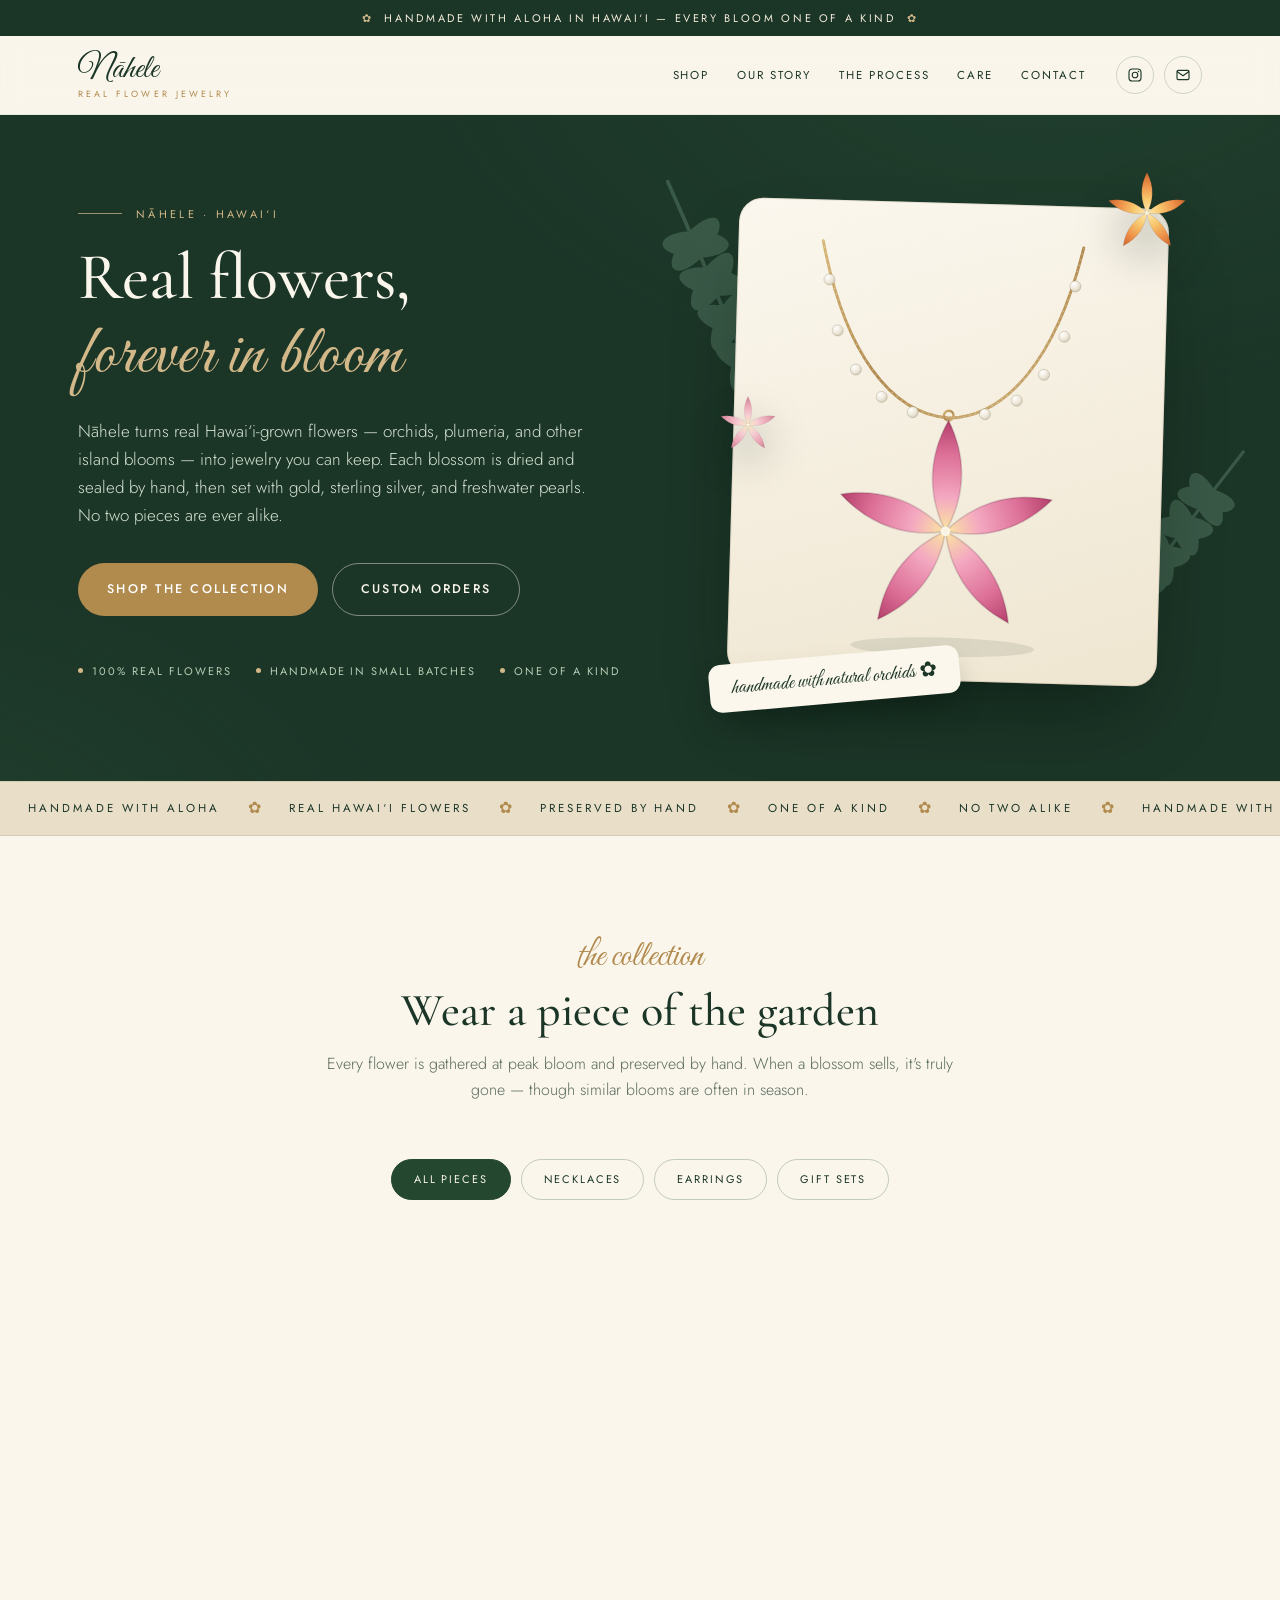
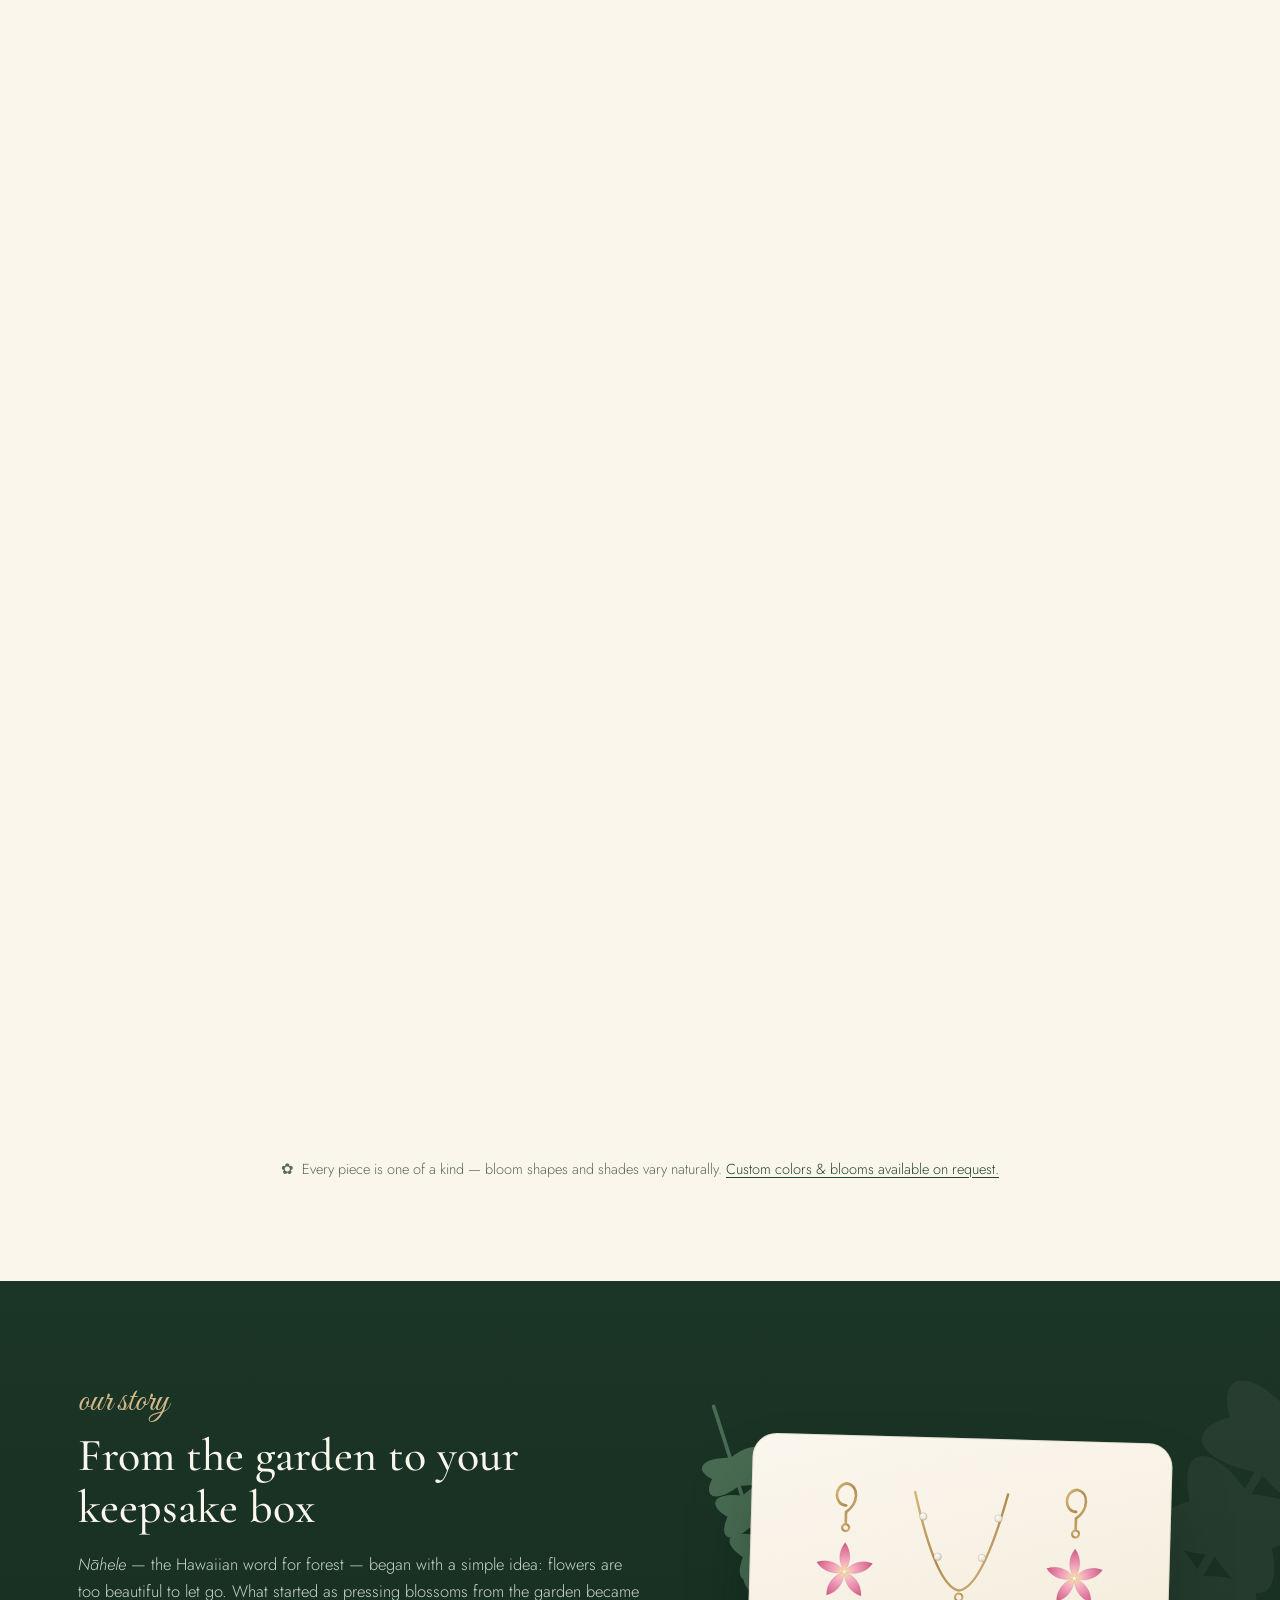
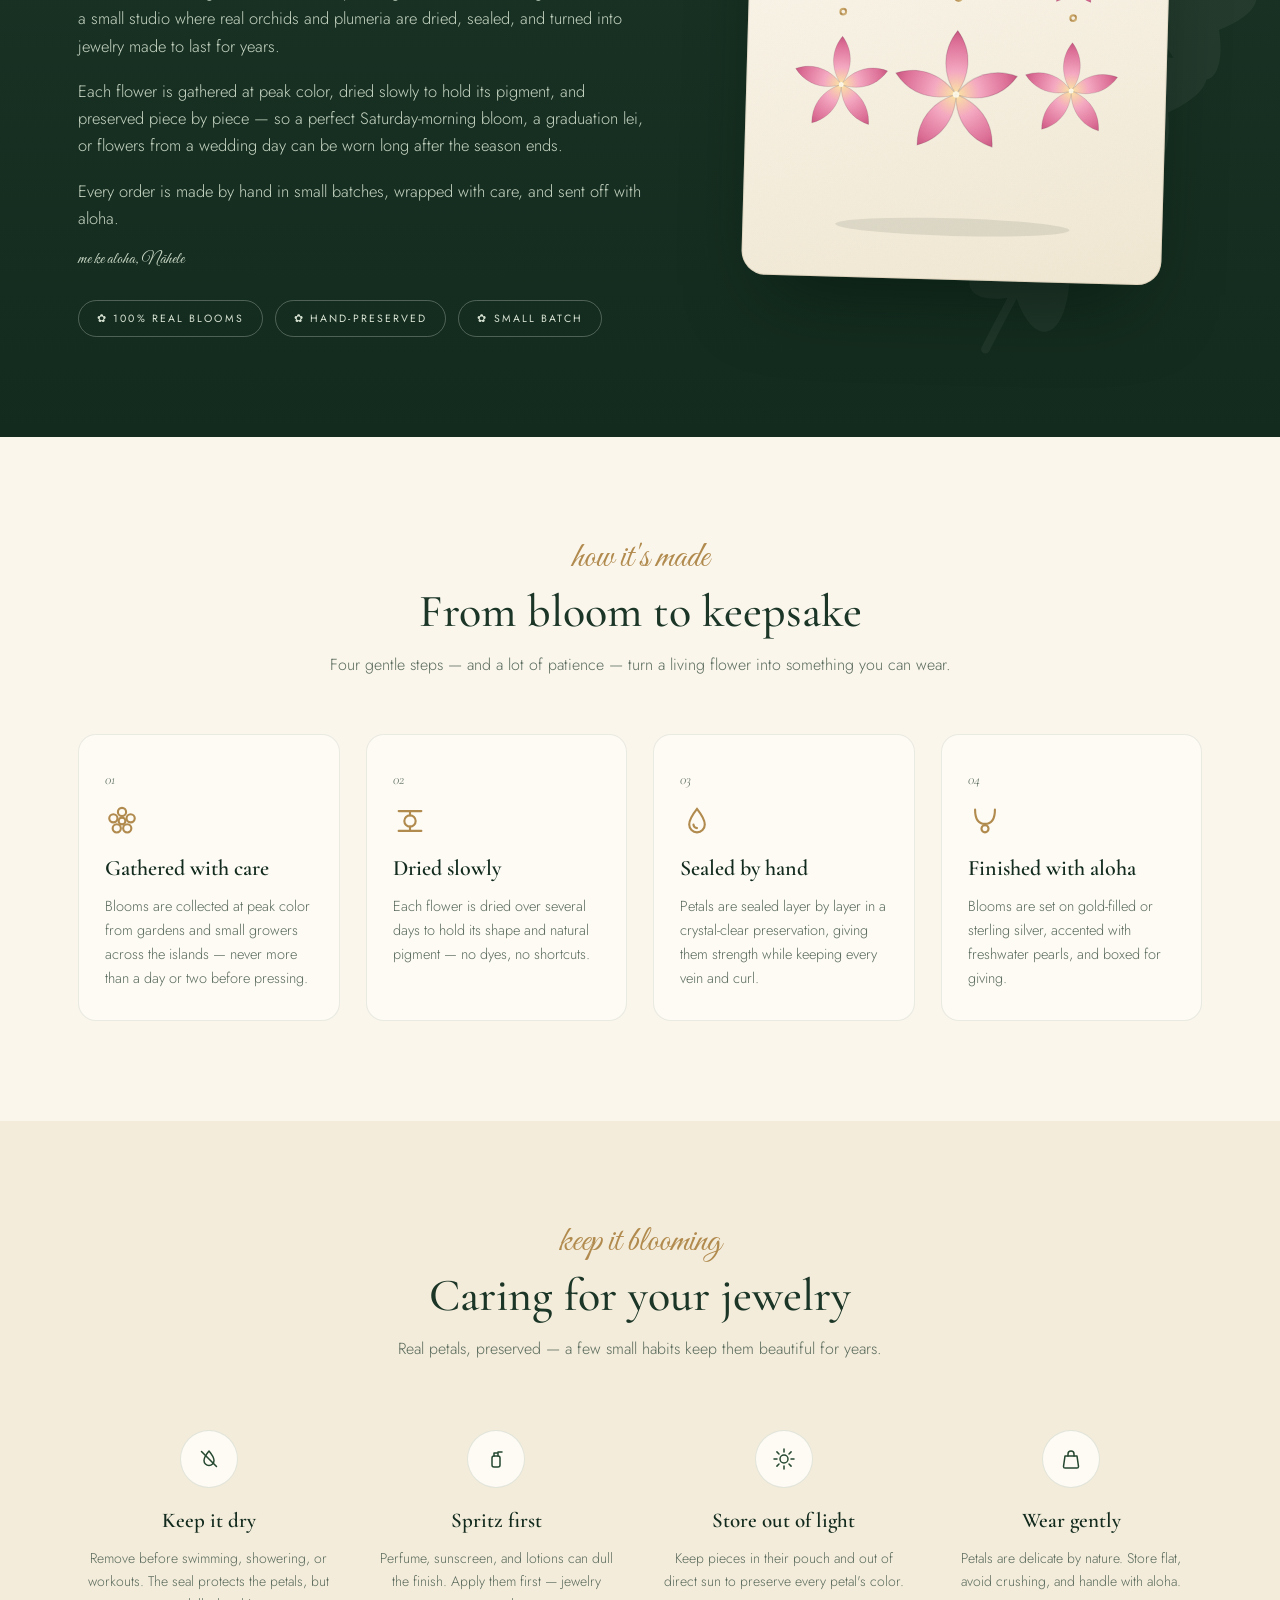
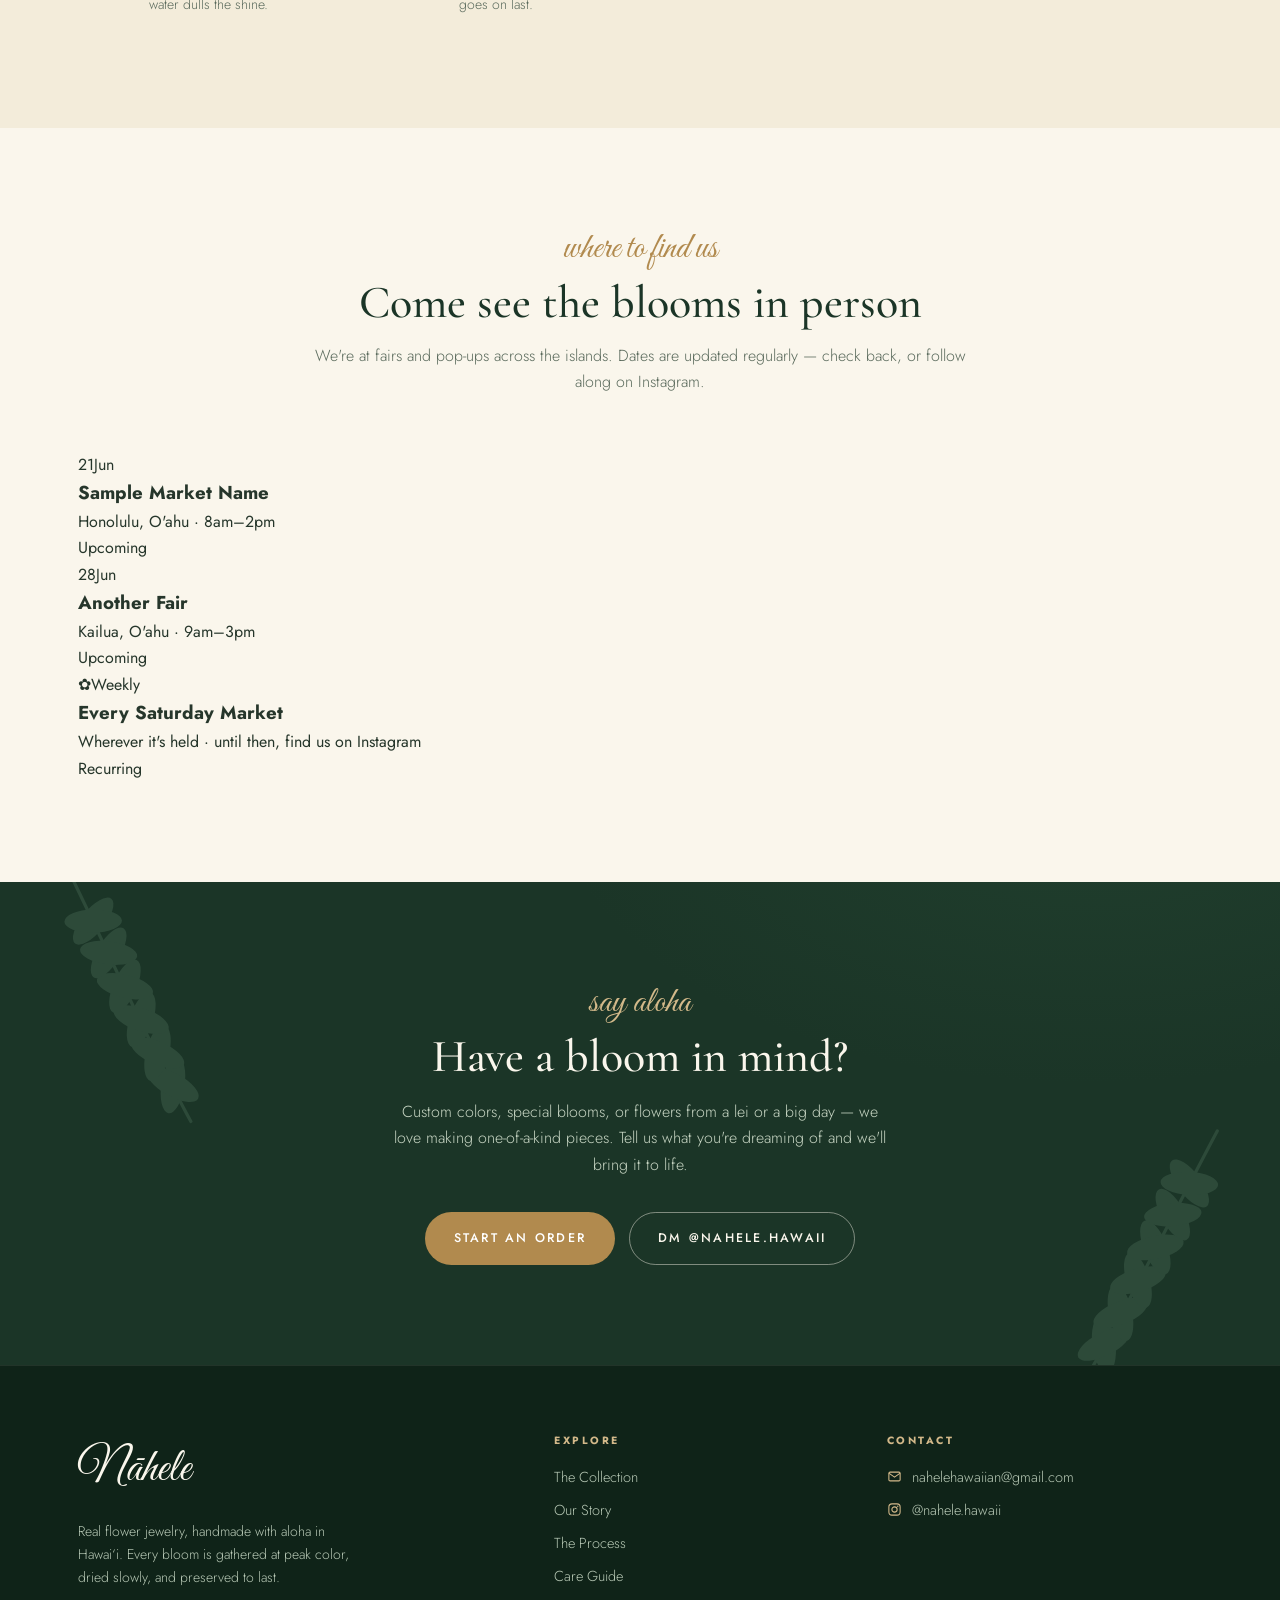
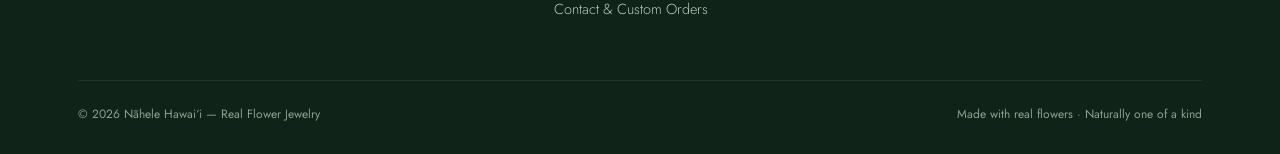
==== commit 0e0bc935: "Update index.html" ====
--- a/index.html
+++ b/index.html
@@ -231,7 +231,33 @@
       </div>
     </div>
   </section>
-
+<!-- ================= MARKETS ================= -->
+<section id="markets">
+  <div class="container">
+    <div class="sec-head reveal">
+      <span class="eyebrow">where to find us</span>
+      <h2>Come see the blooms in person</h2>
+      <p>We're at fairs and pop-ups across the islands. Dates are updated regularly — check back, or follow along on Instagram.</p>
+    </div>
+    <div class="market-list">
+      <div class="market-row reveal">
+        <div class="m-date"><span class="m-day">21</span><span class="m-mon">Jun</span></div>
+        <div class="m-info"><h3>Sample Market Name</h3><p>Honolulu, O'ahu · 8am–2pm</p></div>
+        <span class="m-note">Upcoming</span>
+      </div>
+      <div class="market-row reveal d1">
+        <div class="m-date"><span class="m-day">28</span><span class="m-mon">Jun</span></div>
+        <div class="m-info"><h3>Another Fair</h3><p>Kailua, O'ahu · 9am–3pm</p></div>
+        <span class="m-note">Upcoming</span>
+      </div>
+      <div class="market-row reveal d2">
+        <div class="m-date"><span class="m-day">✿</span><span class="m-mon">Weekly</span></div>
+        <div class="m-info"><h3>Every Saturday Market</h3><p>Wherever it's held · until then, find us on Instagram</p></div>
+        <span class="m-note">Recurring</span>
+      </div>
+    </div>
+  </div>
+</section>
   <!-- ================= CTA → CONTACT PAGE ================= -->
   <section class="cta-band">
     <div class="deco deco-l" aria-hidden="true"></div>
@@ -310,4 +336,4 @@
 
 <script src="script.js" defer></script>
 </body>
-</html>+</html>
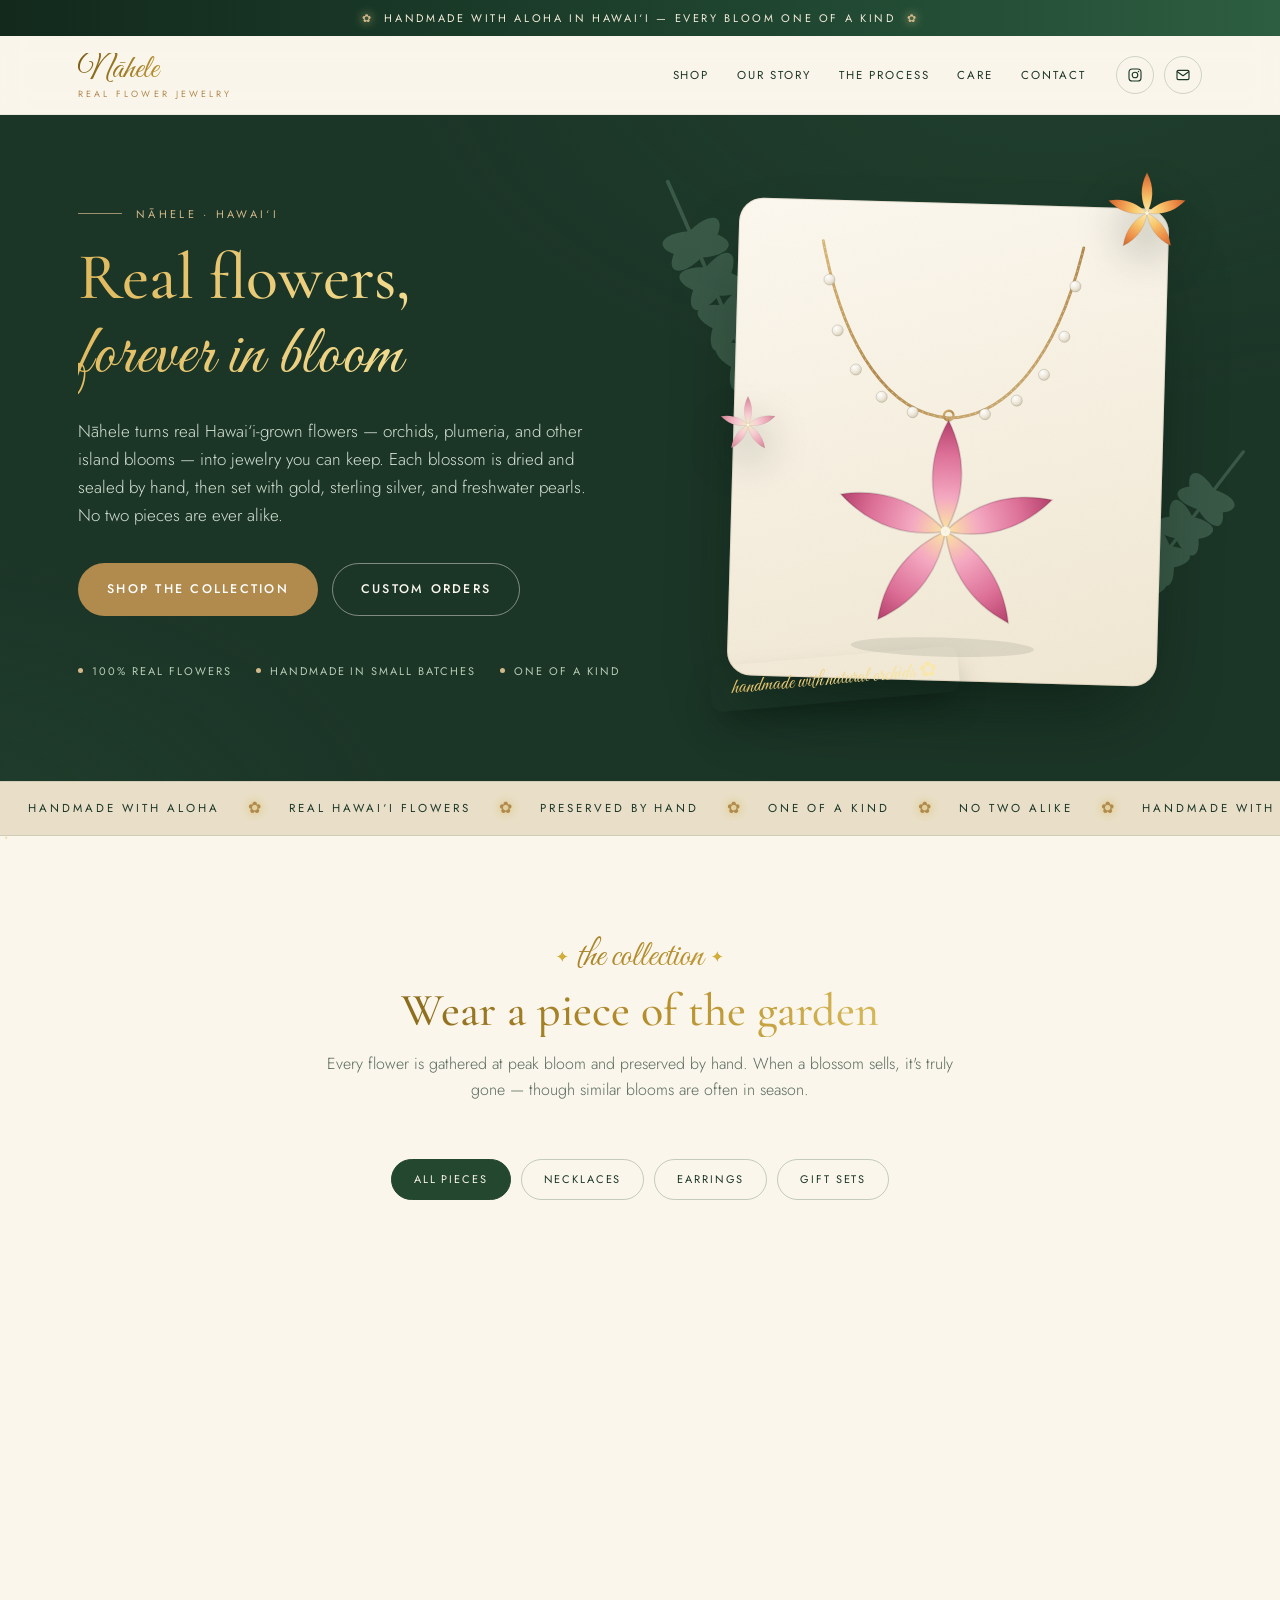
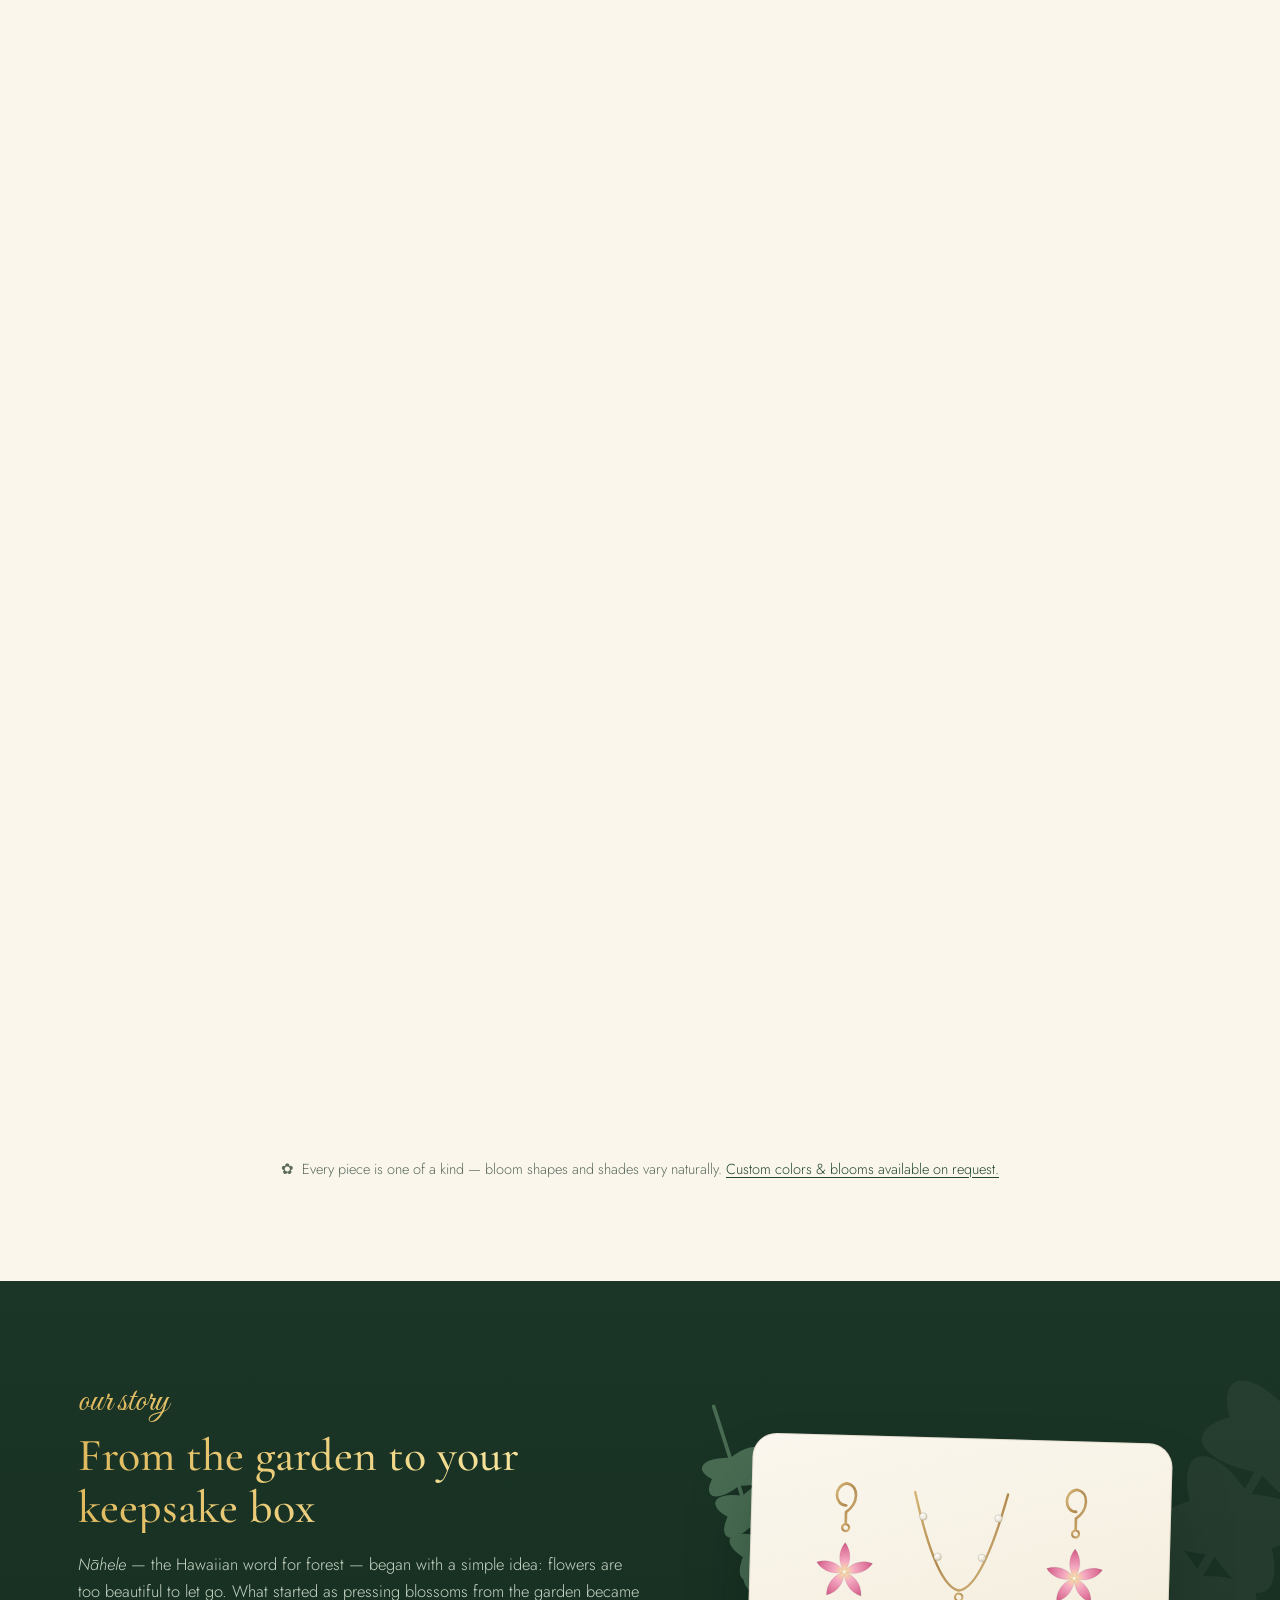
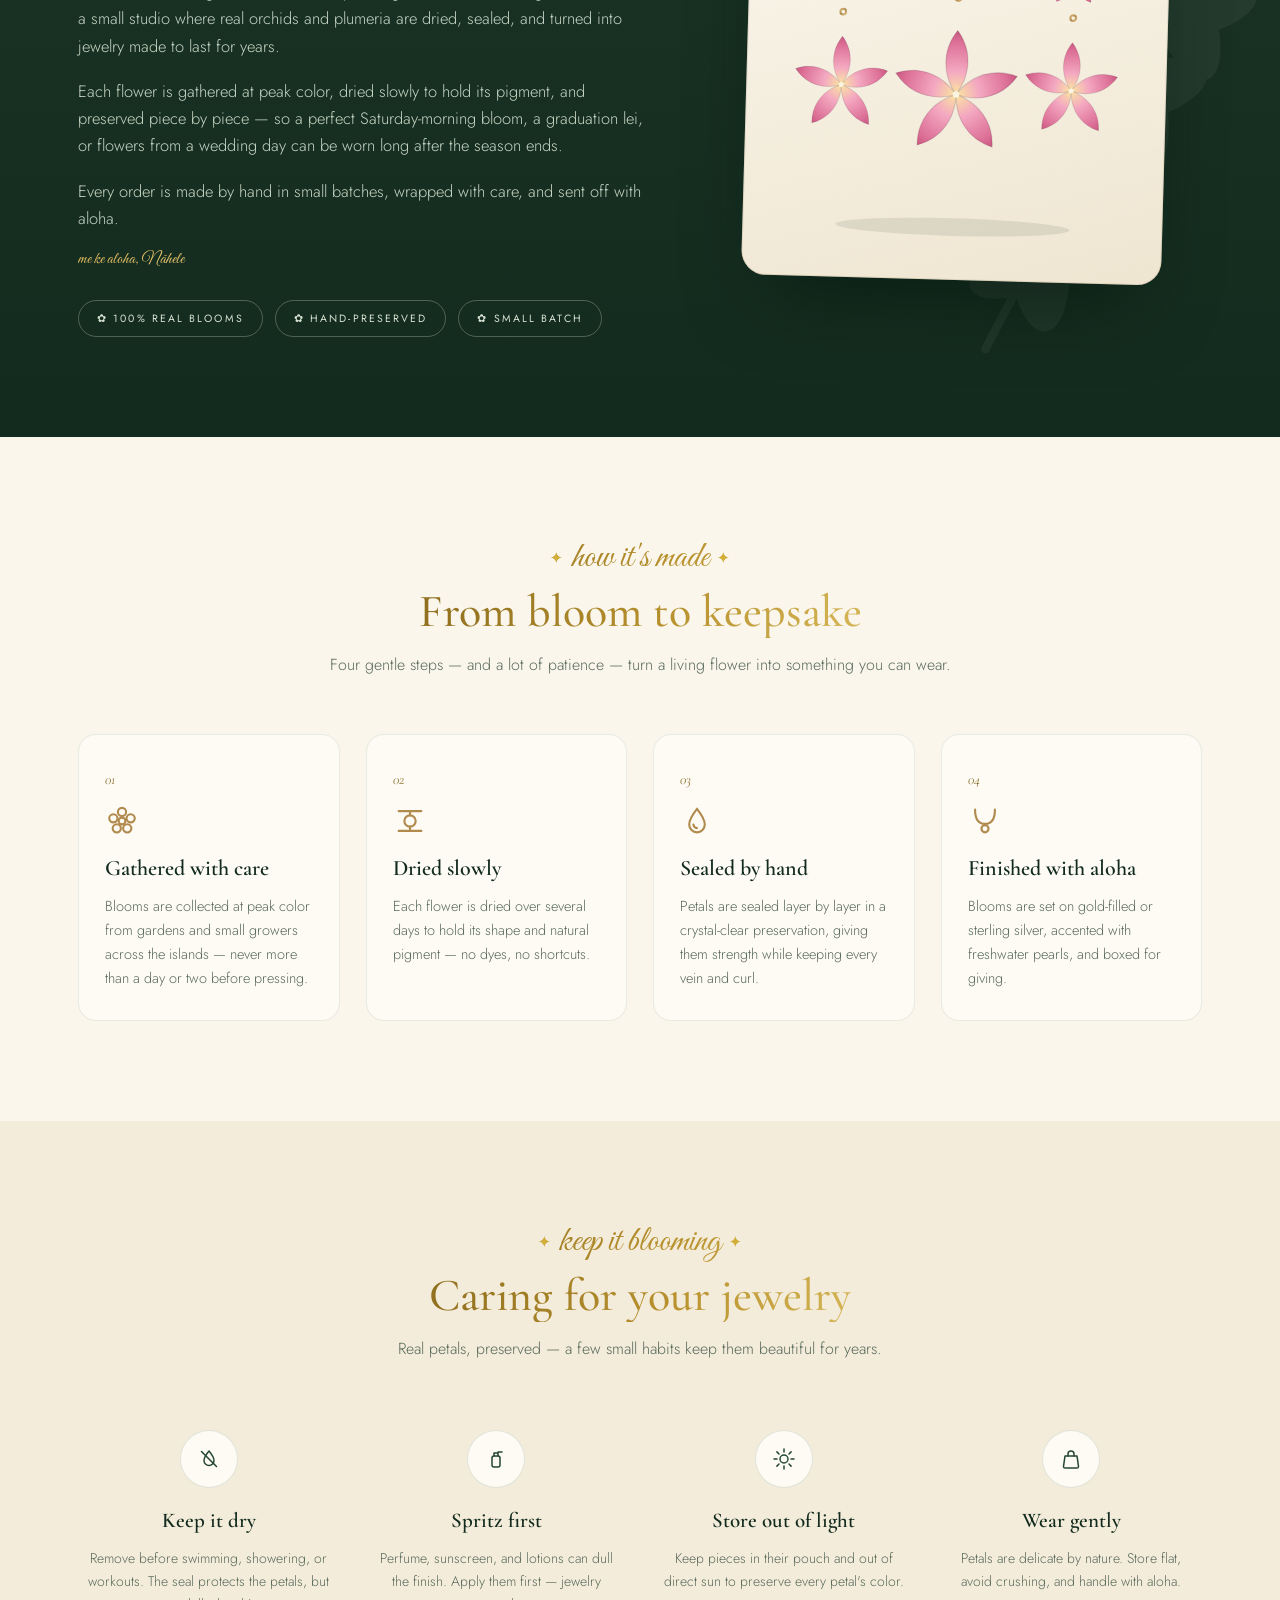
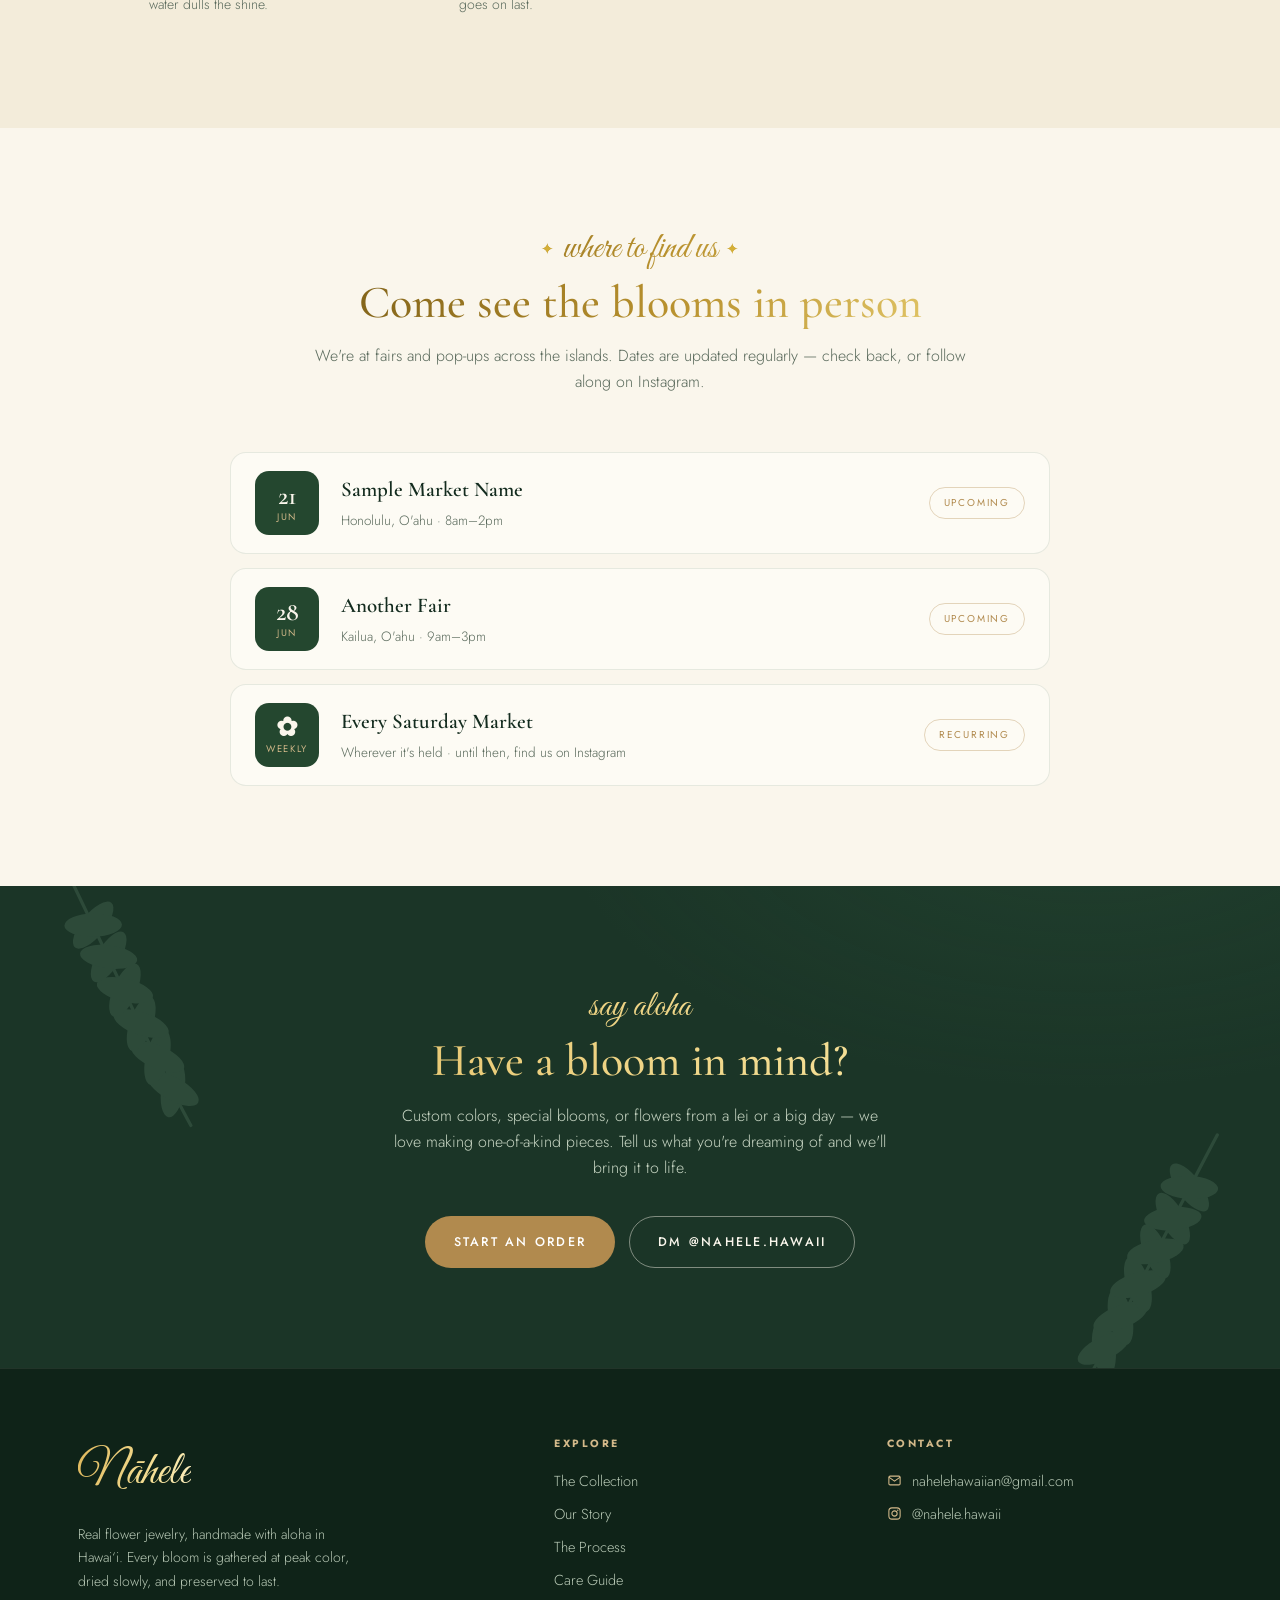
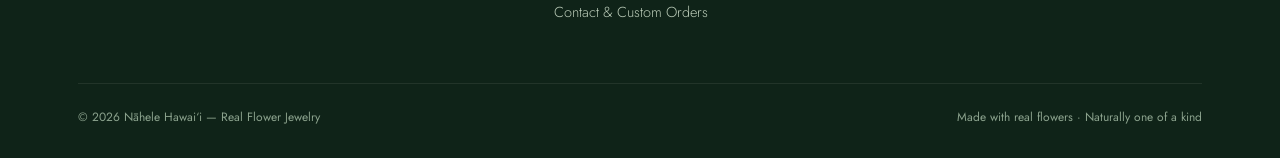
==== commit a46e9f03: "Update index.html" ====
--- a/index.html
+++ b/index.html
@@ -11,6 +11,7 @@
 <link rel="preconnect" href="https://fonts.gstatic.com" crossorigin>
 <link href="https://fonts.googleapis.com/css2?family=Cormorant+Garamond:ital,wght@0,400;0,500;0,600;1,400;1,500&family=Great+Vibes&family=Jost:ital,wght@0,300;0,400;0,500;1,300&display=swap" rel="stylesheet">
 <link rel="stylesheet" href="styles.css">
+<link rel="stylesheet" href="bling.css">
 </head>
 <body>
 <a class="skip" href="#shop">Skip to collection</a>
@@ -335,5 +336,6 @@
 </button>
 
 <script src="script.js" defer></script>
+<script src="bling.js" defer></script>
 </body>
 </html>
--- a/styles.css
+++ b/styles.css
@@ -303,8 +303,23 @@
   .modal-body{padding:30px 26px}
   .form-card{padding:30px 26px}
 }
+/* ---------- markets ---------- */
+.market-list{max-width:820px;margin:0 auto;display:grid;gap:14px}
+.market-row{display:flex;align-items:center;gap:22px;background:#fdfbf4;border:1px solid rgba(36,71,47,.1);border-radius:16px;padding:18px 24px;transition:.25s}
+.market-row:hover{transform:translateY(-3px);box-shadow:0 18px 34px -20px rgba(19,43,30,.35)}
+.m-date{flex:none;width:64px;height:64px;border-radius:14px;background:var(--forest-700);color:var(--cream);display:flex;flex-direction:column;align-items:center;justify-content:center;line-height:1}
+.m-day{font-family:'Cormorant Garamond',serif;font-size:26px;font-weight:600}
+.m-mon{font-size:9.5px;letter-spacing:.18em;text-transform:uppercase;color:var(--gold-soft);margin-top:4px}
+.m-info{margin-right:auto}
+.m-info h3{font-family:'Cormorant Garamond',serif;font-size:21px;font-weight:600;color:var(--forest-900)}
+.m-info p{font-size:13.5px;color:var(--muted);font-weight:300;margin-top:2px}
+.m-note{flex:none;font-size:10px;letter-spacing:.18em;text-transform:uppercase;color:var(--gold);border:1px solid rgba(177,138,78,.35);padding:7px 14px;border-radius:999px}
+@media(max-width:600px){
+  .market-row{flex-wrap:wrap;gap:14px;padding:16px 18px}
+  .m-note{margin-left:78px}
+}
 @media(prefers-reduced-motion:reduce){
   *{animation:none!important;transition:none!important}
   .reveal{opacity:1;transform:none}
   html{scroll-behavior:auto}
-}+}
--- a/bling.css
+++ b/bling.css
@@ -0,0 +1,90 @@
+/* ============================================================
+   ✨ BLING PACK — gold foil, sheens, glows, sparkles
+   Loads after styles.css. Each block is labeled — delete a
+   block to turn off just that effect.
+   ============================================================ */
+
+/* ---------- foil gradients (dark sections get brighter gold) ---------- */
+:root{ --foil-grad:linear-gradient(105deg,#7c5e17 0%,#b8912e 22%,#f0d87c 45%,#b8912e 65%,#7c5e17 88%); }
+.hero,#story,.cta-band,.page-banner,#contact,footer{
+  --foil-grad:linear-gradient(105deg,#dfb85c 0%,#f6e29a 30%,#fff6d8 50%,#f6e29a 70%,#dfb85c 90%);
+}
+@keyframes foil{to{background-position:250% center}}
+@keyframes twinkle{0%,100%{opacity:.5;transform:scale(.8) rotate(0deg)}50%{opacity:1;transform:scale(1.2) rotate(18deg)}}
+
+/* ---------- 1 · GOLD FOIL TEXT — headlines, wordmark, prices ---------- */
+h1,h2,.eyebrow,.brand-script,.story-sign,.booth-chip,.price,.modal-price,.step-num{
+  background-image:var(--foil-grad);
+  background-size:250% auto;
+  -webkit-background-clip:text;background-clip:text;
+  -webkit-text-fill-color:transparent;color:transparent;
+  animation:foil 8s linear infinite;
+}
+
+/* ---------- 2 · ANNOUNCE BAR — shimmering green + twinkling ✿ ---------- */
+.announce{
+  background:linear-gradient(90deg,#12291c,#1f4530 30%,#2d5e41 50%,#1f4530 70%,#12291c);
+  background-size:200% auto;animation:foil 9s linear infinite;
+}
+.announce i{display:inline-block;animation:twinkle 2.2s ease-in-out infinite;text-shadow:0 0 10px rgba(246,226,154,.9)}
+.announce i + i{animation-delay:1.1s}
+
+/* ---------- 3 · BUTTON SHEENS — idle shimmer on gold, sweep on hover ---------- */
+.btn{position:relative;overflow:hidden}
+.btn::after{content:'';position:absolute;top:-12%;bottom:-12%;left:-45%;width:38%;
+  background:linear-gradient(105deg,transparent,rgba(255,255,255,.65),transparent);
+  transform:skewX(-22deg);pointer-events:none}
+.btn:hover::after{animation:sheen .9s ease}
+.btn-gold::after{animation:sheen 3.6s ease-in-out infinite}
+@keyframes sheen{from{left:-45%}to{left:130%}}
+
+/* ---------- 4 · GOLD RIM — rotating foil border on cards & modal ---------- */
+@property --bling-a{syntax:'<angle>';inherits:false;initial-value:0deg}
+.card,.modal-card{position:relative}
+.card::before,.modal-card::after{
+  content:'';position:absolute;inset:0;border-radius:inherit;padding:1.5px;z-index:2;
+  background:conic-gradient(from var(--bling-a),#caa53d,#f7e7a8 25%,#8a6a1f 50%,#f7e7a8 75%,#caa53d);
+  -webkit-mask:linear-gradient(#000 0 0) content-box,linear-gradient(#000 0 0);
+  -webkit-mask-composite:xor;
+          mask:linear-gradient(#000 0 0) content-box,linear-gradient(#000 0 0);
+          mask-composite:exclude;
+  animation:border-spin 7s linear infinite;pointer-events:none;
+}
+@keyframes border-spin{to{--bling-a:360deg}}
+.card:hover{box-shadow:0 30px 60px -24px rgba(177,138,78,.6),0 0 22px rgba(212,175,55,.4)}
+
+/* ---------- 5 · TWINKLING ACCENTS ---------- */
+.sec-head .eyebrow::before,.sec-head .eyebrow::after{
+  content:'✦';display:inline-block;margin:0 .55em;vertical-align:middle;
+  font-size:.42em;color:#d4af37;-webkit-text-fill-color:#d4af37;
+  animation:twinkle 2.6s ease-in-out infinite;
+}
+.sec-head .eyebrow::after{animation-delay:1.3s}
+.marquee-track i{text-shadow:0 0 8px rgba(212,175,55,.85)}
+
+/* ---------- 6 · GLOWING DISPLAY PAD (hero & story art frames) ---------- */
+.pad{animation:pad-glow 5s ease-in-out infinite}
+@keyframes pad-glow{
+  0%,100%{box-shadow:0 40px 80px -30px rgba(5,18,10,.6),inset 0 0 0 1px rgba(120,98,58,.15),0 0 30px rgba(212,175,55,.25)}
+  50%{box-shadow:0 40px 80px -30px rgba(5,18,10,.6),inset 0 0 0 1px rgba(120,98,58,.15),0 0 55px rgba(212,175,55,.5)}
+}
+
+/* ---------- 7 · PULSING BACK-TO-TOP RING ---------- */
+.to-top.show{animation:pulse-ring 2.6s ease-out infinite}
+@keyframes pulse-ring{
+  0%{box-shadow:0 14px 26px -10px rgba(19,43,30,.55),0 0 0 0 rgba(212,175,55,.65)}
+  70%{box-shadow:0 14px 26px -10px rgba(19,43,30,.55),0 0 0 14px rgba(212,175,55,0)}
+  100%{box-shadow:0 14px 26px -10px rgba(19,43,30,.55),0 0 0 0 rgba(212,175,55,0)}
+}
+
+/* ---------- 8 · SPARKLE CANVAS + SCROLL BAR (created by bling.js) ---------- */
+#bling-canvas{position:fixed;inset:0;z-index:6;pointer-events:none}
+#bling-progress{position:fixed;top:0;left:0;height:3px;width:0;z-index:200;
+  background:linear-gradient(90deg,#8a6a1f,#d4af37,#f9e08a,#d4af37,#8a6a1f);
+  background-size:200% auto;animation:foil 4s linear infinite;
+  box-shadow:0 0 8px rgba(212,175,55,.8)}
+
+/* ---------- small screens ---------- */
+@media(max-width:600px){
+  .modal-card::after{display:none}
+}
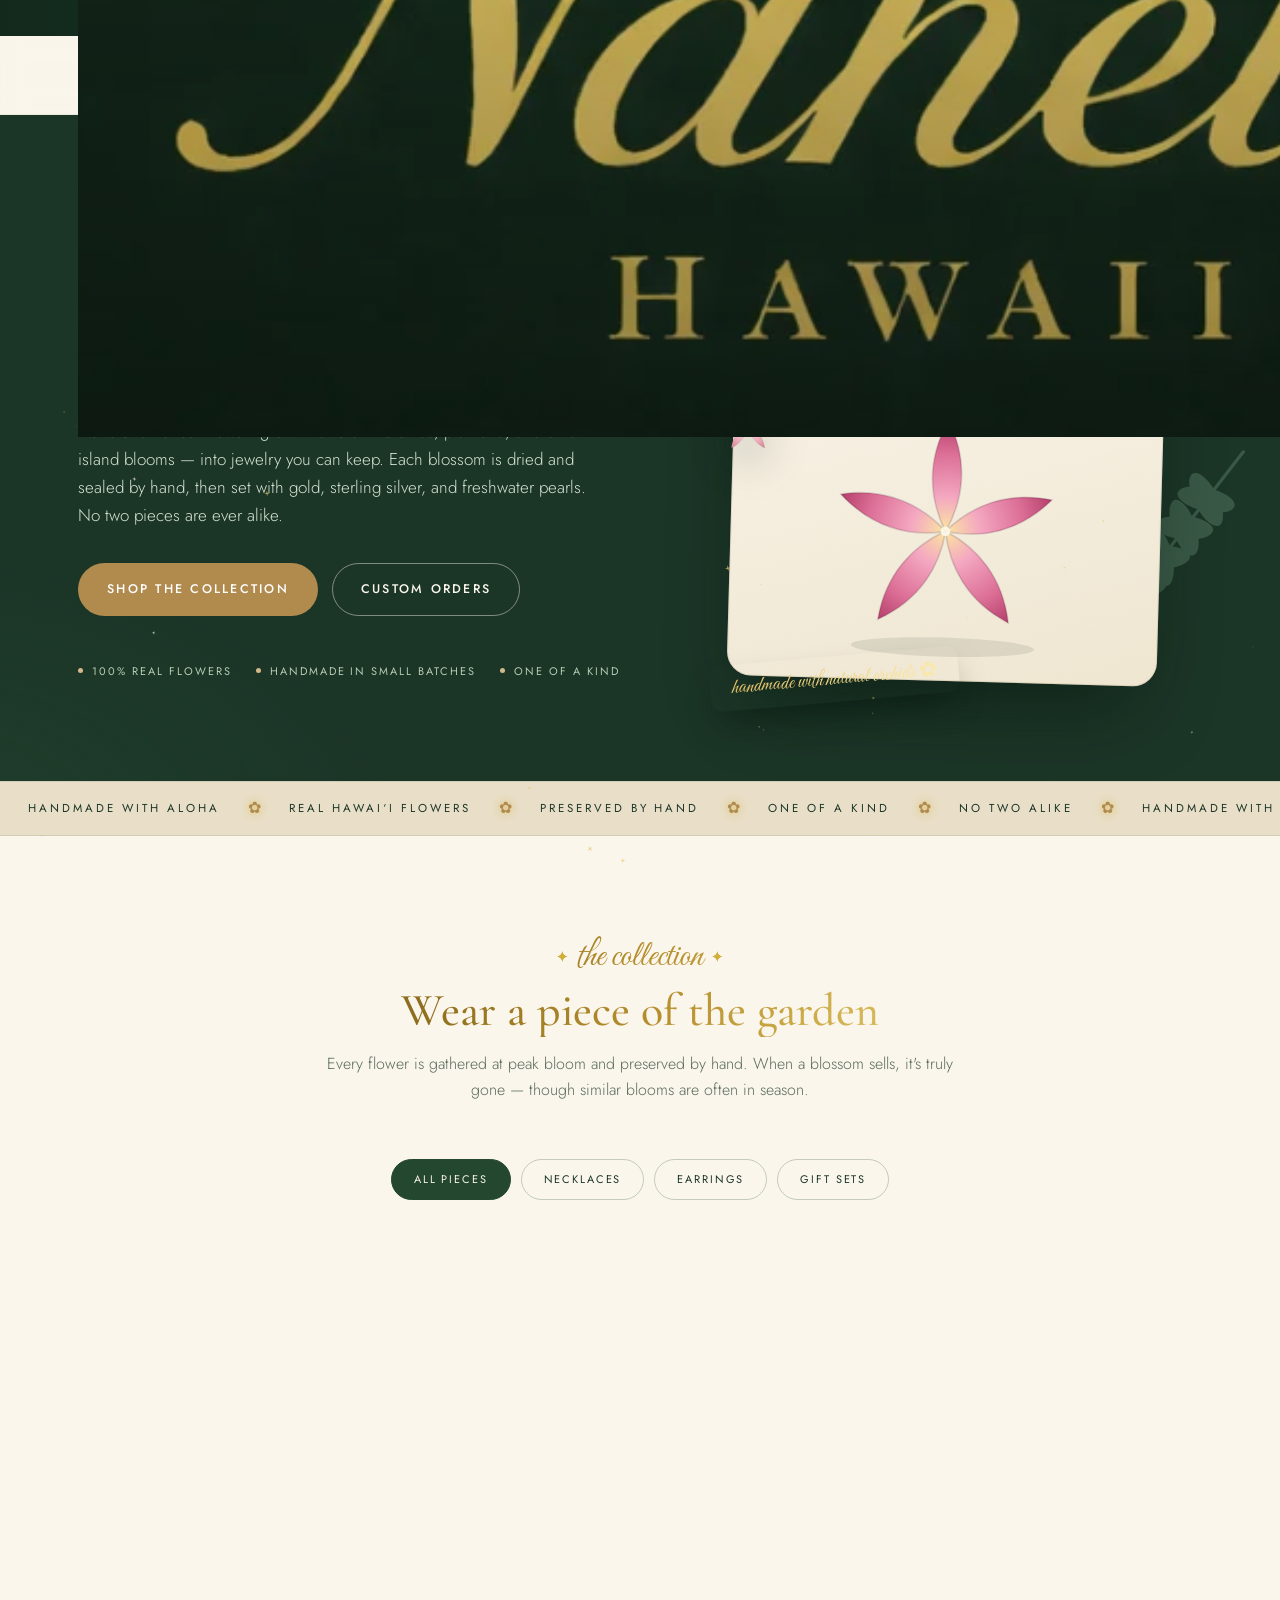
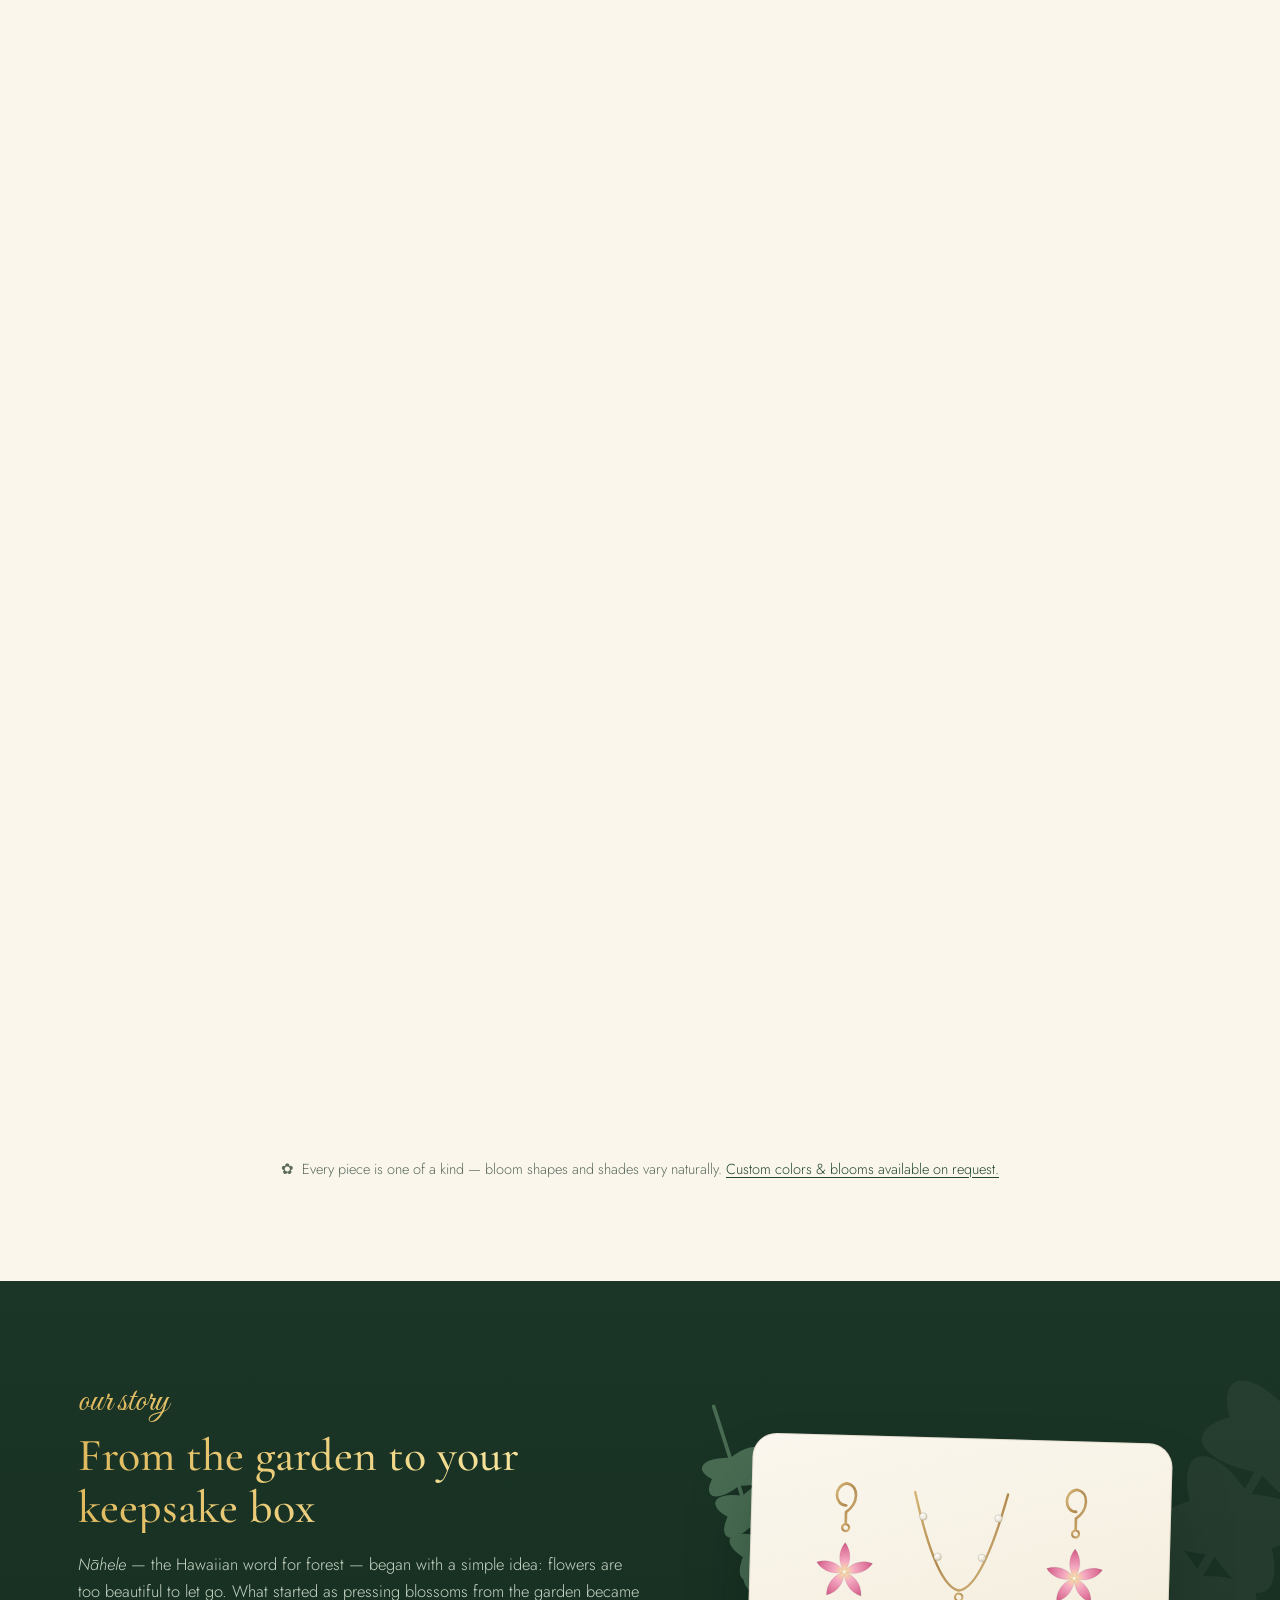
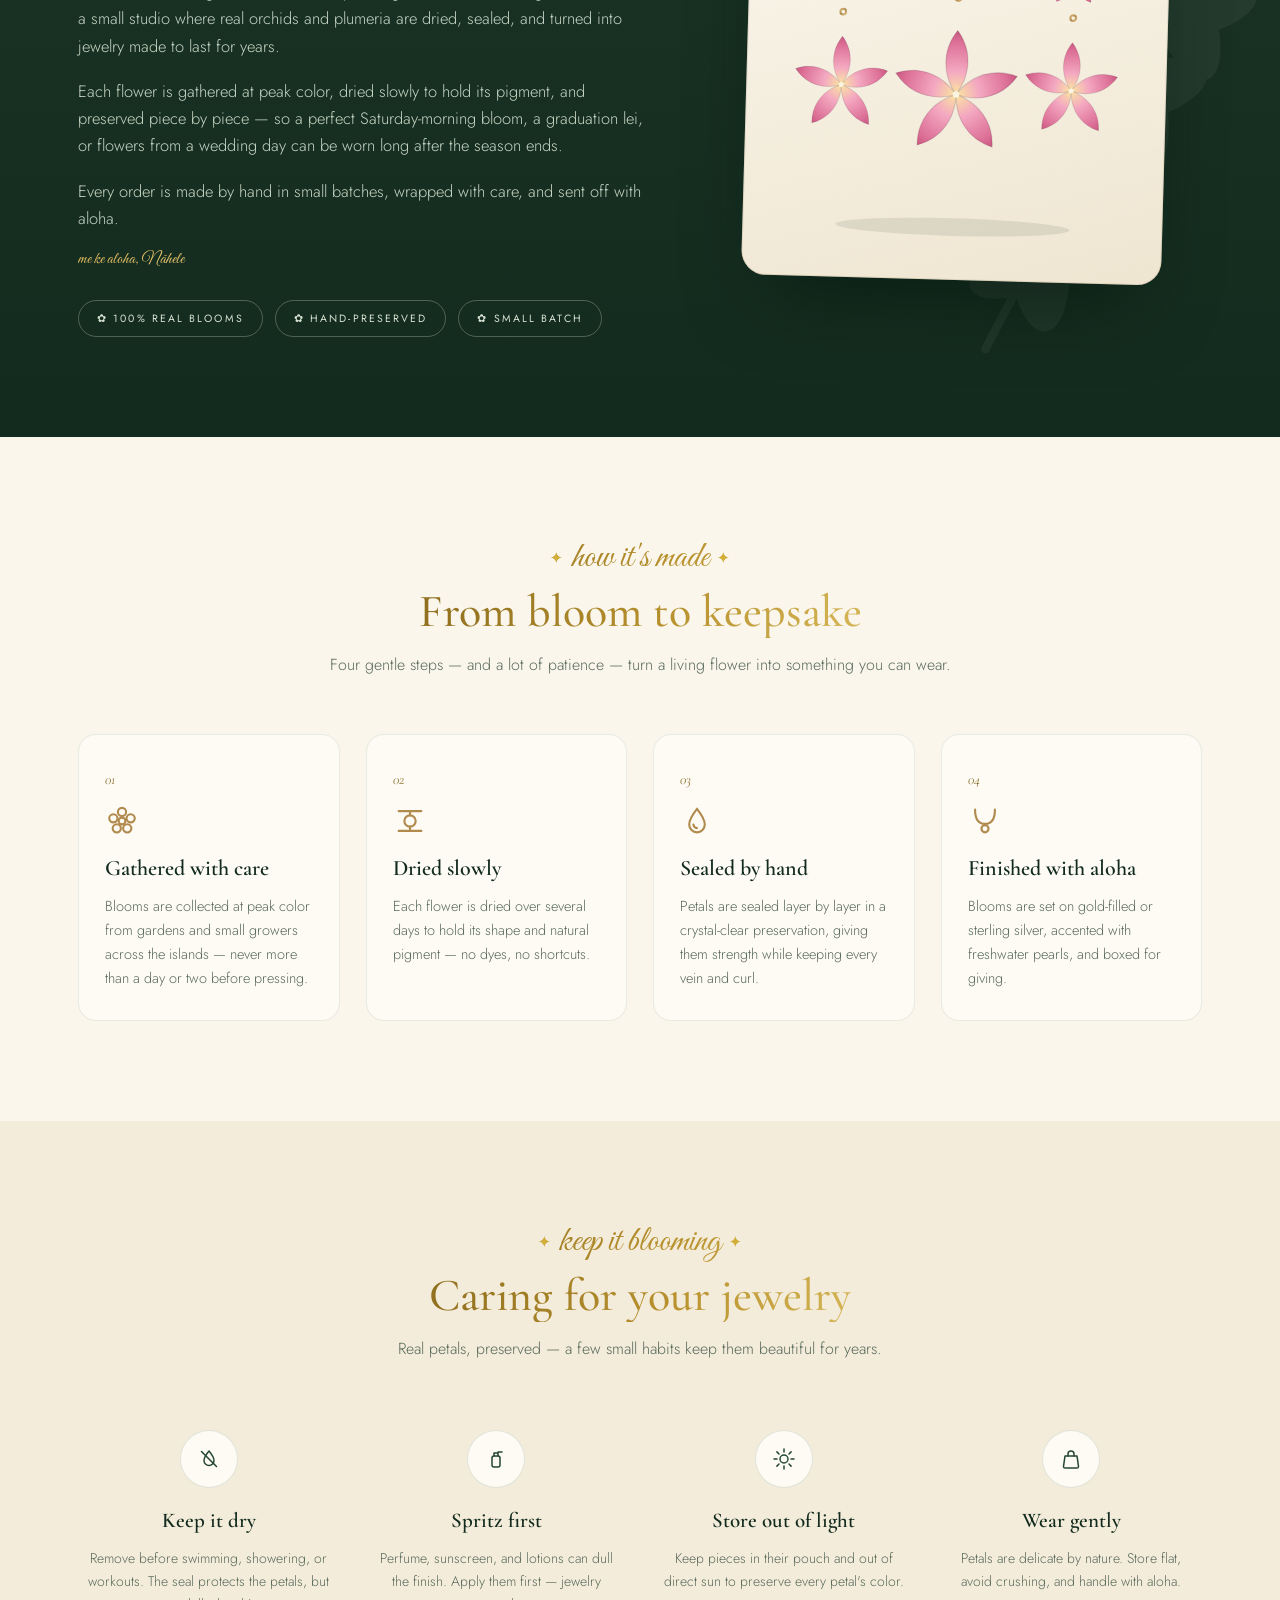
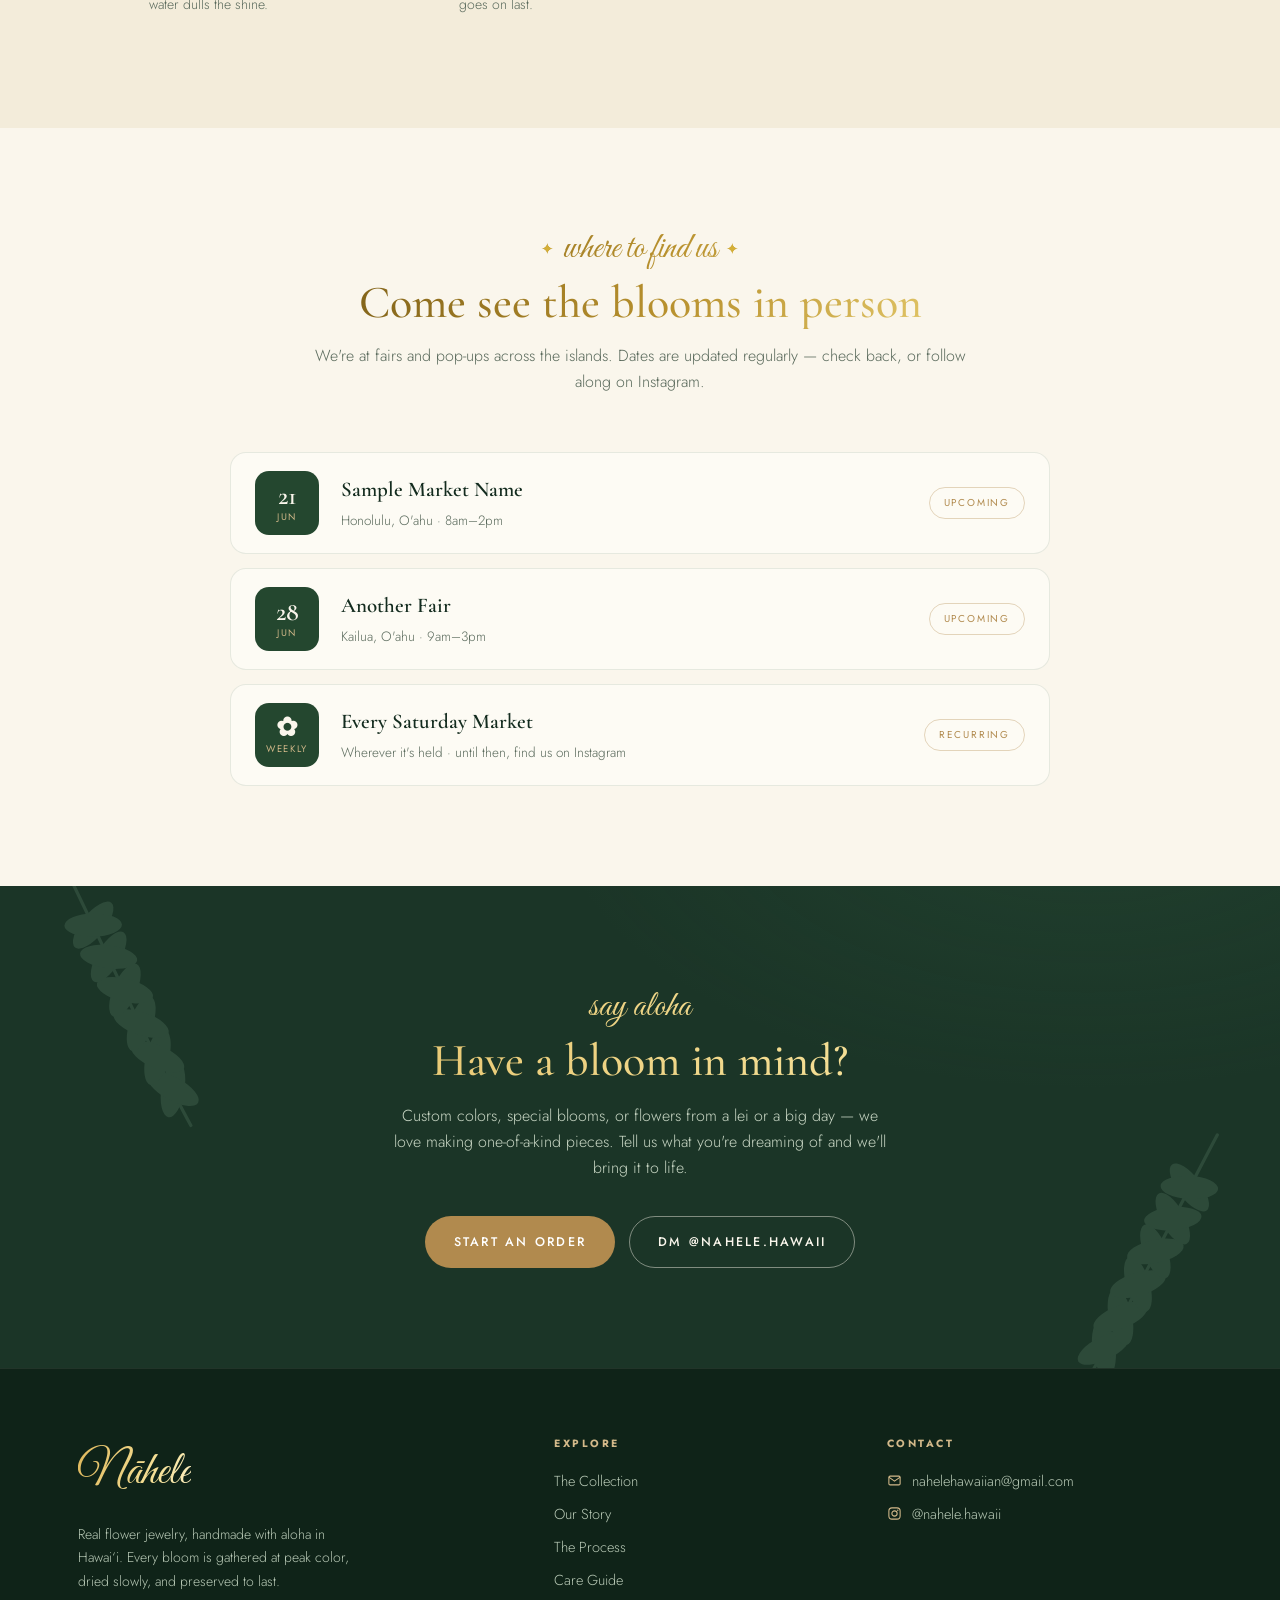
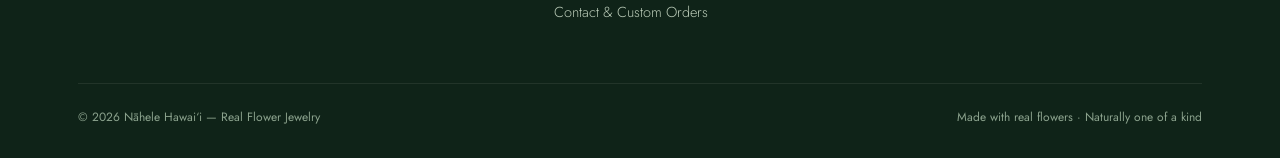
==== commit 6f396518: "Update index.html" ====
--- a/index.html
+++ b/index.html
@@ -54,8 +54,7 @@
 <header class="site-header" id="header">
   <div class="container nav">
     <a class="brand" href="index.html" aria-label="Nāhele Hawai‘i — home">
-      <span class="brand-script">Nāhele</span>
-      <span class="brand-sub">Real Flower Jewelry</span>
+      <img class="brand-logo" src="logo.png" alt="Nāhele Hawai‘i — Real Flower Jewelry">
     </a>
     <nav class="nav-links" aria-label="Primary">
       <a href="#shop">Shop</a>
